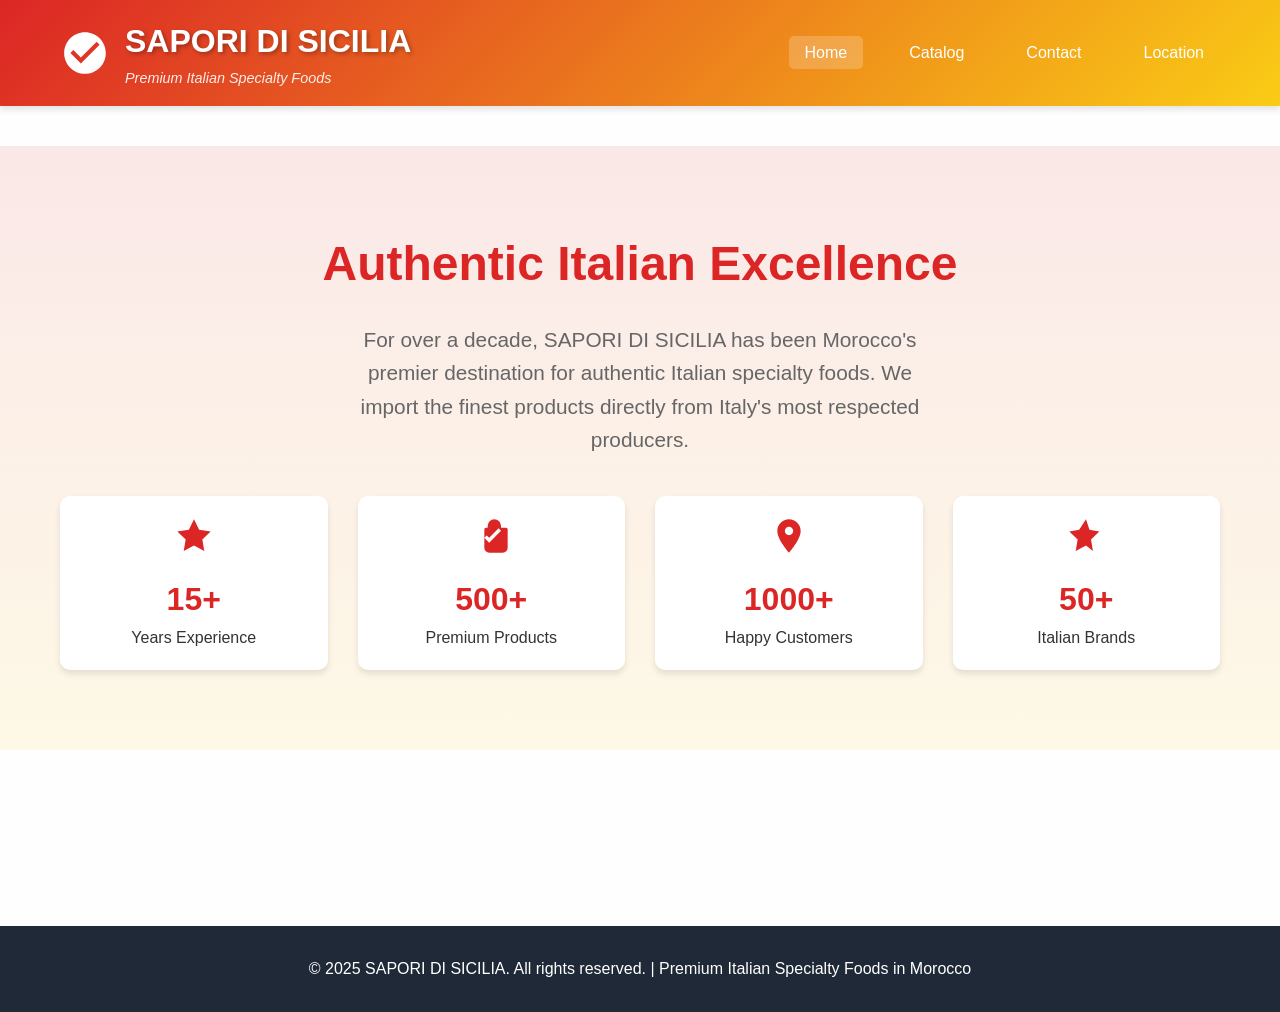
==== index.html @ fd001d42 "1 1" ====
<!DOCTYPE html>
<html lang="en">
<head>
    <meta charset="UTF-8">
    <meta name="viewport" content="width=device-width, initial-scale=1.0">
    <title>SAPORI DI SICILIA - Premium Italian Specialty Foods</title>
    <style>
        * {
            margin: 0;
            padding: 0;
            box-sizing: border-box;
        }

        body {
            font-family: 'Segoe UI', Tahoma, Geneva, Verdana, sans-serif;
            line-height: 1.6;
            color: #333;
            background-color: #fefefe;
        }

        .container {
            max-width: 1200px;
            margin: 0 auto;
            padding: 0 20px;
        }

        /* Header */
        header {
            background: linear-gradient(135deg, #dc2626, #facc15);
            color: white;
            padding: 1rem 0;
            box-shadow: 0 4px 6px rgba(0,0,0,0.1);
            position: sticky;
            top: 0;
            z-index: 100;
        }

        .header-content {
            display: flex;
            justify-content: space-between;
            align-items: center;
            flex-wrap: wrap;
        }

        .logo {
            display: flex;
            align-items: center;
            gap: 15px;
        }

        .logo svg {
            width: 50px;
            height: 50px;
        }

        .logo h1 {
            font-size: 2rem;
            font-weight: bold;
            text-shadow: 2px 2px 4px rgba(0,0,0,0.3);
        }

        .tagline {
            font-size: 0.9rem;
            opacity: 0.9;
            font-style: italic;
        }

        nav ul {
            display: flex;
            list-style: none;
            gap: 30px;
        }

        nav a {
            color: white;
            text-decoration: none;
            font-weight: 500;
            transition: all 0.3s ease;
            padding: 8px 16px;
            border-radius: 5px;
        }

        nav a:hover, nav a.active {
            background: rgba(255,255,255,0.2);
            transform: translateY(-2px);
        }

        /* Page Content */
        .page {
            display: none;
            min-height: calc(100vh - 140px);
            padding: 40px 0;
        }

        .page.active {
            display: block;
        }

        /* Hero Section */
        .hero {
            background: linear-gradient(rgba(220, 38, 38, 0.1), rgba(250, 204, 21, 0.1));
            text-align: center;
            padding: 80px 0;
            margin-bottom: 60px;
        }

        .hero h2 {
            font-size: 3rem;
            color: #dc2626;
            margin-bottom: 20px;
            font-weight: bold;
        }

        .hero p {
            font-size: 1.3rem;
            color: #666;
            max-width: 600px;
            margin: 0 auto 40px;
        }

        .stats {
            display: grid;
            grid-template-columns: repeat(auto-fit, minmax(200px, 1fr));
            gap: 30px;
            margin-top: 40px;
        }

        .stat-item {
            text-align: center;
            padding: 20px;
            background: white;
            border-radius: 10px;
            box-shadow: 0 4px 6px rgba(0,0,0,0.1);
        }

        .stat-item svg {
            width: 40px;
            height: 40px;
            margin-bottom: 10px;
        }

        .stat-number {
            font-size: 2rem;
            font-weight: bold;
            color: #dc2626;
        }

        /* Product Grid */
        .products-grid {
            display: grid;
            grid-template-columns: repeat(auto-fill, minmax(320px, 1fr));
            gap: 30px;
            margin-top: 40px;
        }

        .product-card {
            background: white;
            border-radius: 12px;
            overflow: hidden;
            box-shadow: 0 8px 25px rgba(0,0,0,0.1);
            transition: all 0.3s ease;
            border: 2px solid transparent;
        }

        .product-card:hover {
            transform: translateY(-8px);
            box-shadow: 0 15px 35px rgba(0,0,0,0.15);
            border-color: #facc15;
        }

        .product-header {
            background: linear-gradient(135deg, #dc2626, #facc15);
            color: white;
            padding: 20px;
            text-align: center;
        }

        .product-header h3 {
            font-size: 1.3rem;
            margin-bottom: 5px;
        }

        .brand {
            font-size: 0.9rem;
            opacity: 0.9;
        }

        .product-content {
            padding: 25px;
        }

        .price {
            font-size: 1.5rem;
            font-weight: bold;
            color: #dc2626;
            text-align: center;
            margin-bottom: 15px;
        }

        .product-details {
            display: grid;
            grid-template-columns: 1fr 1fr;
            gap: 10px;
            margin-bottom: 15px;
            font-size: 0.9rem;
        }

        .detail-item {
            display: flex;
            justify-content: space-between;
        }

        .detail-label {
            font-weight: 500;
            color: #666;
        }

        .usage {
            background: #f8f9fa;
            padding: 15px;
            border-radius: 8px;
            font-size: 0.85rem;
            color: #555;
            border-left: 4px solid #facc15;
        }

        /* Categories */
        .categories {
            display: flex;
            gap: 15px;
            margin-bottom: 30px;
            flex-wrap: wrap;
        }

        .category-btn {
            padding: 10px 20px;
            background: white;
            border: 2px solid #dc2626;
            color: #dc2626;
            border-radius: 25px;
            cursor: pointer;
            transition: all 0.3s ease;
            font-weight: 500;
        }

        .category-btn:hover, .category-btn.active {
            background: #dc2626;
            color: white;
            transform: translateY(-2px);
        }

        /* Contact Page */
        .contact-content {
            display: grid;
            grid-template-columns: 1fr 1fr;
            gap: 50px;
            margin-top: 40px;
        }

        .contact-info {
            background: white;
            padding: 40px;
            border-radius: 12px;
            box-shadow: 0 8px 25px rgba(0,0,0,0.1);
        }

        .contact-item {
            display: flex;
            align-items: center;
            gap: 15px;
            margin-bottom: 25px;
            padding: 15px;
            background: #f8f9fa;
            border-radius: 8px;
        }

        .contact-item svg {
            width: 24px;
            height: 24px;
            color: #dc2626;
        }

        .contact-form {
            background: white;
            padding: 40px;
            border-radius: 12px;
            box-shadow: 0 8px 25px rgba(0,0,0,0.1);
        }

        .form-group {
            margin-bottom: 20px;
        }

        .form-group label {
            display: block;
            margin-bottom: 5px;
            font-weight: 500;
            color: #333;
        }

        .form-group input,
        .form-group textarea {
            width: 100%;
            padding: 12px;
            border: 2px solid #e5e7eb;
            border-radius: 6px;
            font-size: 1rem;
            transition: border-color 0.3s ease;
        }

        .form-group input:focus,
        .form-group textarea:focus {
            outline: none;
            border-color: #facc15;
        }

        .btn-submit {
            background: linear-gradient(135deg, #dc2626, #facc15);
            color: white;
            padding: 12px 30px;
            border: none;
            border-radius: 6px;
            font-size: 1rem;
            font-weight: 500;
            cursor: pointer;
            transition: all 0.3s ease;
        }

        .btn-submit:hover {
            transform: translateY(-2px);
            box-shadow: 0 4px 12px rgba(0,0,0,0.2);
        }

        /* Location Page */
        .location-content {
            text-align: center;
            margin-top: 40px;
        }

        .map-placeholder {
            background: linear-gradient(135deg, #f3f4f6, #e5e7eb);
            height: 400px;
            border-radius: 12px;
            display: flex;
            align-items: center;
            justify-content: center;
            margin: 40px 0;
            border: 2px dashed #dc2626;
        }

        /* Footer */
        footer {
            background: #1f2937;
            color: white;
            text-align: center;
            padding: 30px 0;
            margin-top: 60px;
        }

        /* Responsive */
        @media (max-width: 768px) {
            .header-content {
                flex-direction: column;
                gap: 20px;
            }

            .hero h2 {
                font-size: 2rem;
            }

            .contact-content {
                grid-template-columns: 1fr;
            }

            nav ul {
                gap: 15px;
            }

            .products-grid {
                grid-template-columns: 1fr;
            }
        }
    </style>
</head>
<body>
    <header>
        <div class="container">
            <div class="header-content">
                <div class="logo">
                    <svg viewBox="0 0 24 24" fill="currentColor">
                        <path d="M12 2C6.48 2 2 6.48 2 12s4.48 10 10 10 10-4.48 10-10S17.52 2 12 2zm-2 15l-5-5 1.41-1.41L10 14.17l7.59-7.59L19 8l-9 9z"/>
                    </svg>
                    <div>
                        <h1>SAPORI DI SICILIA</h1>
                        <div class="tagline">Premium Italian Specialty Foods</div>
                    </div>
                </div>
                <nav>
                    <ul>
                        <li><a href="#" onclick="showPage('home')" class="nav-link active">Home</a></li>
                        <li><a href="#" onclick="showPage('catalog')" class="nav-link">Catalog</a></li>
                        <li><a href="#" onclick="showPage('contact')" class="nav-link">Contact</a></li>
                        <li><a href="#" onclick="showPage('location')" class="nav-link">Location</a></li>
                    </ul>
                </nav>
            </div>
        </div>
    </header>

    <main>
        <!-- Home Page -->
        <div id="home" class="page active">
            <div class="hero">
                <div class="container">
                    <h2>Authentic Italian Excellence</h2>
                    <p>For over a decade, SAPORI DI SICILIA has been Morocco's premier destination for authentic Italian specialty foods. We import the finest products directly from Italy's most respected producers.</p>
                    
                    <div class="stats">
                        <div class="stat-item">
                            <svg viewBox="0 0 24 24" fill="#dc2626">
                                <path d="M12 2l3.09 6.26L22 9.27l-5 4.87 1.18 6.88L12 17.77l-6.18 3.25L7 14.14 2 9.27l6.91-1.01L12 2z"/>
                            </svg>
                            <div class="stat-number">15+</div>
                            <div>Years Experience</div>
                        </div>
                        <div class="stat-item">
                            <svg viewBox="0 0 24 24" fill="#dc2626">
                                <path d="M19 7h-1V6a4 4 0 0 0-8 0v1H9a1 1 0 0 0-1 1v11a3 3 0 0 0 3 3h8a3 3 0 0 0 3-3V8a1 1 0 0 0-1-1zM10.91 16L8 13.09l1.41-1.41L10.91 13L16.59 7.41L18 8.82 10.91 16z"/>
                            </svg>
                            <div class="stat-number">500+</div>
                            <div>Premium Products</div>
                        </div>
                        <div class="stat-item">
                            <svg viewBox="0 0 24 24" fill="#dc2626">
                                <path d="M12 2C8.13 2 5 5.13 5 9c0 5.25 7 13 7 13s7-7.75 7-13c0-3.87-3.13-7-7-7zm0 9.5c-1.38 0-2.5-1.12-2.5-2.5s1.12-2.5 2.5-2.5 2.5 1.12 2.5 2.5-1.12 2.5-2.5 2.5z"/>
                            </svg>
                            <div class="stat-number">1000+</div>
                            <div>Happy Customers</div>
                        </div>
                        <div class="stat-item">
                            <svg viewBox="0 0 24 24" fill="#dc2626">
                                <path d="M12 2l2.09 6.26L20 9.27l-5 4.87 1.18 6.88L12 17.77l-6.18 3.25L7 14.14 2 9.27l5.91-1.01L12 2z"/>
                            </svg>
                            <div class="stat-number">50+</div>
                            <div>Italian Brands</div>
                        </div>
                    </div>
                </div>
            </div>
        </div>

        <!-- Catalog Page -->
        <div id="catalog" class="page">
            <div class="container">
                <h2 style="text-align: center; font-size: 2.5rem; color: #dc2626; margin-bottom: 20px;">Our Premium Catalog</h2>
                <p style="text-align: center; font-size: 1.1rem; color: #666; margin-bottom: 40px;">Discover our extensive collection of authentic Italian specialty foods, imported directly from Italy's finest producers.</p>
                
                <div class="categories">
                    <button class="category-btn active" onclick="filterProducts('all')">All Products</button>
                    <button class="category-btn" onclick="filterProducts('pasta')">Pasta</button>
                    <button class="category-btn" onclick="filterProducts('sauces')">Sauces</button>
                    <button class="category-btn" onclick="filterProducts('preserves')">Preserves</button>
                    <button class="category-btn" onclick="filterProducts('olives')">Olives</button>
                </div>

                <div class="products-grid" id="productsGrid">
                    <!-- Products will be generated by JavaScript -->
                </div>
            </div>
        </div>

        <!-- Contact Page -->
        <div id="contact" class="page">
            <div class="container">
                <h2 style="text-align: center; font-size: 2.5rem; color: #dc2626; margin-bottom: 20px;">Contact Us</h2>
                <p style="text-align: center; font-size: 1.1rem; color: #666; margin-bottom: 40px;">Get in touch with our team for orders, inquiries, or partnerships.</p>
                
                <div class="contact-content">
                    <div class="contact-info">
                        <h3 style="color: #dc2626; margin-bottom: 30px; font-size: 1.5rem;">Get In Touch</h3>
                        
                        <div class="contact-item">
                            <svg viewBox="0 0 24 24" fill="currentColor">
                                <path d="M6.62 10.79c1.44 2.83 3.76 5.14 6.59 6.59l2.2-2.2c.27-.27.67-.36 1.02-.24 1.12.37 2.33.57 3.57.57.55 0 1 .45 1 1V20c0 .55-.45 1-1 1-9.39 0-17-7.61-17-17 0-.55.45-1 1-1h3.5c.55 0 1 .45 1 1 0 1.25.2 2.45.57 3.57.11.35.03.74-.25 1.02l-2.2 2.2z"/>
                            </svg>
                            <div>
                                <strong>Phone</strong><br>
                                +212 5XX-XXXXXX<br>
                                +212 6XX-XXXXXX
                            </div>
                        </div>

                        <div class="contact-item">
                            <svg viewBox="0 0 24 24" fill="currentColor">
                                <path d="M20 4H4c-1.1 0-1.99.9-1.99 2L2 18c0 1.1.9 2 2 2h16c1.1 0 2-.9 2-2V6c0-1.1-.9-2-2-2zm0 4l-8 5-8-5V6l8 5 8-5v2z"/>
                            </svg>
                            <div>
                                <strong>Email</strong><br>
                                info@saporidisicilia.ma<br>
                                orders@saporidisicilia.ma
                            </div>
                        </div>

                        <div class="contact-item">
                            <svg viewBox="0 0 24 24" fill="currentColor">
                                <path d="M12 2C8.13 2 5 5.13 5 9c0 5.25 7 13 7 13s7-7.75 7-13c0-3.87-3.13-7-7-7zm0 9.5c-1.38 0-2.5-1.12-2.5-2.5s1.12-2.5 2.5-2.5 2.5 1.12 2.5 2.5-1.12 2.5-2.5 2.5z"/>
                            </svg>
                            <div>
                                <strong>Address</strong><br>
                                Quartier Industriel<br>
                                Inezgane, Souss-Massa<br>
                                Morocco
                            </div>
                        </div>

                        <div class="contact-item">
                            <svg viewBox="0 0 24 24" fill="currentColor">
                                <path d="M11.99 2C6.47 2 2 6.48 2 12s4.47 10 9.99 10C17.52 22 22 17.52 22 12S17.52 2 11.99 2zM12 20c-4.42 0-8-3.58-8-8s3.58-8 8-8 8 3.58 8 8-3.58 8-8 8z"/><path d="M12.5 7H11v6l5.25 3.15.75-1.23-4.5-2.67z"/>
                            </svg>
                            <div>
                                <strong>Business Hours</strong><br>
                                Mon-Fri: 8:00 AM - 6:00 PM<br>
                                Sat: 8:00 AM - 2:00 PM<br>
                                Sun: Closed
                            </div>
                        </div>
                    </div>

                    <div class="contact-form">
                        <h3 style="color: #dc2626; margin-bottom: 30px; font-size: 1.5rem;">Send Message</h3>
                        <form>
                            <div class="form-group">
                                <label for="name">Full Name</label>
                                <input type="text" id="name" required>
                            </div>
                            <div class="form-group">
                                <label for="email">Email Address</label>
                                <input type="email" id="email" required>
                            </div>
                            <div class="form-group">
                                <label for="phone">Phone Number</label>
                                <input type="tel" id="phone">
                            </div>
                            <div class="form-group">
                                <label for="subject">Subject</label>
                                <input type="text" id="subject" required>
                            </div>
                            <div class="form-group">
                                <label for="message">Message</label>
                                <textarea id="message" rows="5" required></textarea>
                            </div>
                            <button type="submit" class="btn-submit">Send Message</button>
                        </form>
                    </div>
                </div>
            </div>
        </div>

        <!-- Location Page -->
        <div id="location" class="page">
            <div class="container">
                <h2 style="text-align: center; font-size: 2.5rem; color: #dc2626; margin-bottom: 20px;">Our Location</h2>
                <p style="text-align: center; font-size: 1.1rem; color: #666; margin-bottom: 40px;">Visit our warehouse and showroom in Inezgane, Souss-Massa region.</p>
                
                <div class="location-content">
                    <div class="map-placeholder">
                        <div style="text-align: center; color: #666;">
                            <svg style="width: 60px; height: 60px; margin-bottom: 20px;" viewBox="0 0 24 24" fill="currentColor">
                                <path d="M12 2C8.13 2 5 5.13 5 9c0 5.25 7 13 7 13s7-7.75 7-13c0-3.87-3.13-7-7-7zm0 9.5c-1.38 0-2.5-1.12-2.5-2.5s1.12-2.5 2.5-2.5 2.5 1.12 2.5 2.5-1.12 2.5-2.5 2.5z"/>
                            </svg>
                            <h3>SAPORI DI SICILIA</h3>
                            <p>Quartier Industriel, Inezgane<br>Souss-Massa, Morocco</p>
                        </div>
                    </div>

                    <div style="background: white; padding: 40px; border-radius: 12px; box-shadow: 0 8px 25px rgba(0,0,0,0.1); margin-top: 40px;">
                        <h3 style="color: #dc2626; margin-bottom: 20px; text-align: center;">Directions</h3>
                        <p style="margin-bottom: 20px; text-align: center;">We are conveniently located in the industrial quarter of Inezgane, easily accessible from major highways.</p>
                        
                        <div style="display: grid; grid-template-columns: repeat(auto-fit, minmax(250px, 1fr)); gap: 30px; margin-top: 30px;">
                            <div style="text-align: center;">
                                <svg style="width: 40px; height: 40px; color: #dc2626; margin-bottom: 10px;" viewBox="0 0 24 24" fill="currentColor">
                                    <path d="M18.92 6.01C18.72 5.42 18.16 5 17.5 5h-11c-.66 0-1.22.42-1.42 1.01L3 12v8c0 .55.45 1 1 1h1c.55 0 1-.45 1-1v-1h12v1c0 .55.45 1 1 1h1c.55 0 1-.45 1-1v-8l-2.08-5.99zM6.5 16c-.83 0-1.5-.67-1.5-1.5S5.67 13 6.5 13s1.5.67 1.5 1.5S7.33 16 6.5 16zm11 0c-.83 0-1.5-.67-1.5-1.5s.67-1.5 1.5-1.5 1.5.67 1.5 1.5-.67 1.5-1.5 1.5zM5 11l1.5-4.5h11L19 11H5z"/>
                                </svg>
                                <h4>By Car</h4>
                                <p>Free parking available on-site</p>
                            </div>
                            <div style="text-align: center;">
                                <svg style="width: 40px; height: 40px; color: #dc2626; margin-bottom: 10px;" viewBox="0 0 24 24" fill="currentColor">
                                    <path d="M12 2C8.13 2 5 5.13 5 9c0 5.25 7 13 7 13s7-7.75 7-13c0-3.87-3.13-7-7-7zm0 9.5c-1.38 0-2.5-1.12-2.5-2.5s1.12-2.5 2.5-2.5 2.5 1.12 2.5 2.5-1.12 2.5-2.5 2.5z"/>
                                </svg>
                                <h4>GPS Coordinates</h4>
                                <p>30.3526° N, 9.5370° W</p>
                            </div>
                        </div>
                    </div>
                </div>
            </div>
        </div>
    </main>

    <footer>
        <div class="container">
            <p>&copy; 2025 SAPORI DI SICILIA. All rights reserved. | Premium Italian Specialty Foods in Morocco</p>
        </div>
    </footer>

    <script>
        // Sample product data based on the catalog
        const products = [
            {
                name: "Nidi fi fettucce",
                brand: "Fratelli Gallo",
                price: "34,56 dh",
                format: "500g",
                colissage: "X 12 unité",
                category: "pasta",
                usage: "Pâtes au blé sicilien, pour la pré-cuisson nous recommandons une demi-cuisson dans l'eau bouillante, et au moment de servir, blanchir pendant deux minutes suivi d'un crémage avec la sauce désirée."
            },
            {
                name: "Anelloni",
                brand: "Fratelli Gallo",
                price: "30,24 dh",
                format: "1KG",
                colissage: "X 12 unité",
                category: "pasta",
                usage: "Pâtes au blé sicilien, idéales pour la cuisson au four et pour réaliser des pâtes au four."
            },
            {
                name: "Spaghetti",
                brand: "Armando",
                price: "18,36 dh",
                format: "500g",
                colissage: "X 24 unité",
                category: "pasta",
                usage: "Pâtes de blé dur étirées au bronze, excellentes pour ceux qui souhaitent servir des pâtes d'excellente qualité."
            },
            {
                name: "Penne",
                brand: "Armando",
                price: "18,36 dh",
                format: "500g",
                colissage: "X 24 unité",
                category: "pasta",
                usage: "Pâtes de blé dur étirées au bronze, excellentes pour ceux qui souhaitent servir des pâtes d'excellente qualité."
            },
            {
                name: "Fusilli Tricolore",
                brand: "Armando",
                price: "18,36 dh",
                format: "500g",
                colissage: "X 24 unité",
                category: "pasta",
                usage: "Pâtes de blé dur tréfilées au bronze, aux saveurs de tomates et d'épinards avec la couleur typiquement italienne."
            },
            {
                name: "Lasagna",
                brand: "Armando",
                price: "36,72 dh",
                format: "500g",
                colissage: "X 12 unité",
                category: "pasta",
                usage: "Pâtes pour réaliser les lasagnes typiques italiennes, ces pâtes n'ont pas besoin de pré-cuisson."
            },
            {
                name: "Sugo al basilico",
                brand: "D'Amico",
                price: "15,12 dh",
                format: "280g",
                colissage: "X 8 unité",
                category: "sauces",
                usage: "Sauce prête à l'emploi. Idéal pour un déjeuner rapide. Mélangez-le simplement avec les pâtes."
            },
            {
                name: "Pesto alla genovese",
                brand: "Robo",
                price: "54,00 dh",
                format: "500g",
                colissage: "X 6 unité",
                category: "sauces",
                usage: "Sauce prête à l'emploi. Idéal pour un déjeuner rapide. Mélangez-le simplement avec les pâtes."
            },
            {
                name: "Salsa tartufata",
                brand: "Robo",
                price: "226,80 dh",
                format: "500g",
                colissage: "X 6 unité",
                category: "sauces",
                usage: "Sauce aux truffes, idéale pour enrichir vos plats de la saveur unique des truffes."
            },
            {
                name: "Cuori di carciofo",
                brand: "D'Amico",
                price: "43,20 dh",
                format: "280g",
                colissage: "X 8 unité",
                category: "preserves",
                usage: "Coeur d'artichauts idéales à manger en apéritif ou en salade. Idéal également pour les pizzas."
            },
            {
                name: "Olive di Castelvetrano",
                brand: "D'Amico",
                price: "36,72 dh",
                format: "280g",
                colissage: "X 8 unité",
                category: "olives",
                usage: "Olives douces dénoyautées, produit typique de Castelvetrano, une olive douce et délicate."
            },
            {
                name: "Olive bella di Cerignola",
                brand: "D'Amico",
                price: "91,80 dh",
                format: "730g",
                colissage: "X 6 unité",
                category: "olives",
                usage: "Olives typiques de Cerignola, caractérisées par leur grande taille. Idéales pour salades."
            },
            {
                name: "Dolcecrema di pistacchio",
                brand: "D'Amico",
                price: "205,20 dh",
                format: "500g",
                colissage: "X 6 unité",
                category: "preserves",
                usage: "Crème de pistache, idéale pour préparer des desserts et également comme pâte à tartiner."
            },
            {
                name: "Filetti di acciughe",
                brand: "Mari Blue",
                price: "110,16 dh",
                format: "720g",
                colissage: "X 6 unité",
                category: "preserves",
                usage: "Filets d'anchois à l'huile, idéaux pour la préparation de pizzas et sauce pour pâtes."
            },
            {
                name: "Capperi",
                brand: "Mari Blue",
                price: "37,80 dh",
                format: "320g",
                colissage: "X 6 unité",
                category: "preserves",
                usage: "Câpres au naturel, idéales pour enrichir le goût de vos plats à base de poisson."
            }
        ];

        function generateProductCards(filteredProducts) {
            const grid = document.getElementById('productsGrid');
            grid.innerHTML = '';

            filteredProducts.forEach(product => {
                const card = document.createElement('div');
                card.className = 'product-card';
                card.innerHTML = `
                    <div class="product-header">
                        <h3>${product.name}</h3>
                        <div class="brand">${product.brand} - Italia</div>
                    </div>
                    <div class="product-content">
                        <div class="price">${product.price}</div>
                        <div class="product-details">
                            <div class="detail-item">
                                <span class="detail-label">Format:</span>
                                <span>${product.format}</span>
                            </div>
                            <div class="detail-item">
                                <span class="detail-label">Colissage:</span>
                                <span>${product.colissage}</span>
                            </div>
                        </div>
                        <div class="usage">
                            <strong>Conseil d'utilisation:</strong><br>
                            ${product.usage}
                        </div>
                    </div>
                `;
                grid.appendChild(card);
            });
        }

        function filterProducts(category) {
            // Update active button
            document.querySelectorAll('.category-btn').forEach(btn => {
                btn.classList.remove('active');
            });
            event.target.classList.add('active');

            // Filter products
            const filteredProducts = category === 'all' 
                ? products 
                : products.filter(product => product.category === category);
            
            generateProductCards(filteredProducts);
        }

        function showPage(pageId) {
            // Hide all pages
            document.querySelectorAll('.page').forEach(page => {
                page.classList.remove('active');
            });

            // Show selected page
            document.getElementById(pageId).classList.add('active');

            // Update navigation
            document.querySelectorAll('.nav-link').forEach(link => {
                link.classList.remove('active');
            });
            event.target.classList.add('active');

            // Load products if catalog page is shown
            if (pageId === 'catalog') {
                generateProductCards(products);
            }
        }

        // Initialize the page
        document.addEventListener('DOMContentLoaded', function() {
            generateProductCards(products);
        });
    </script>
</body>
</html>
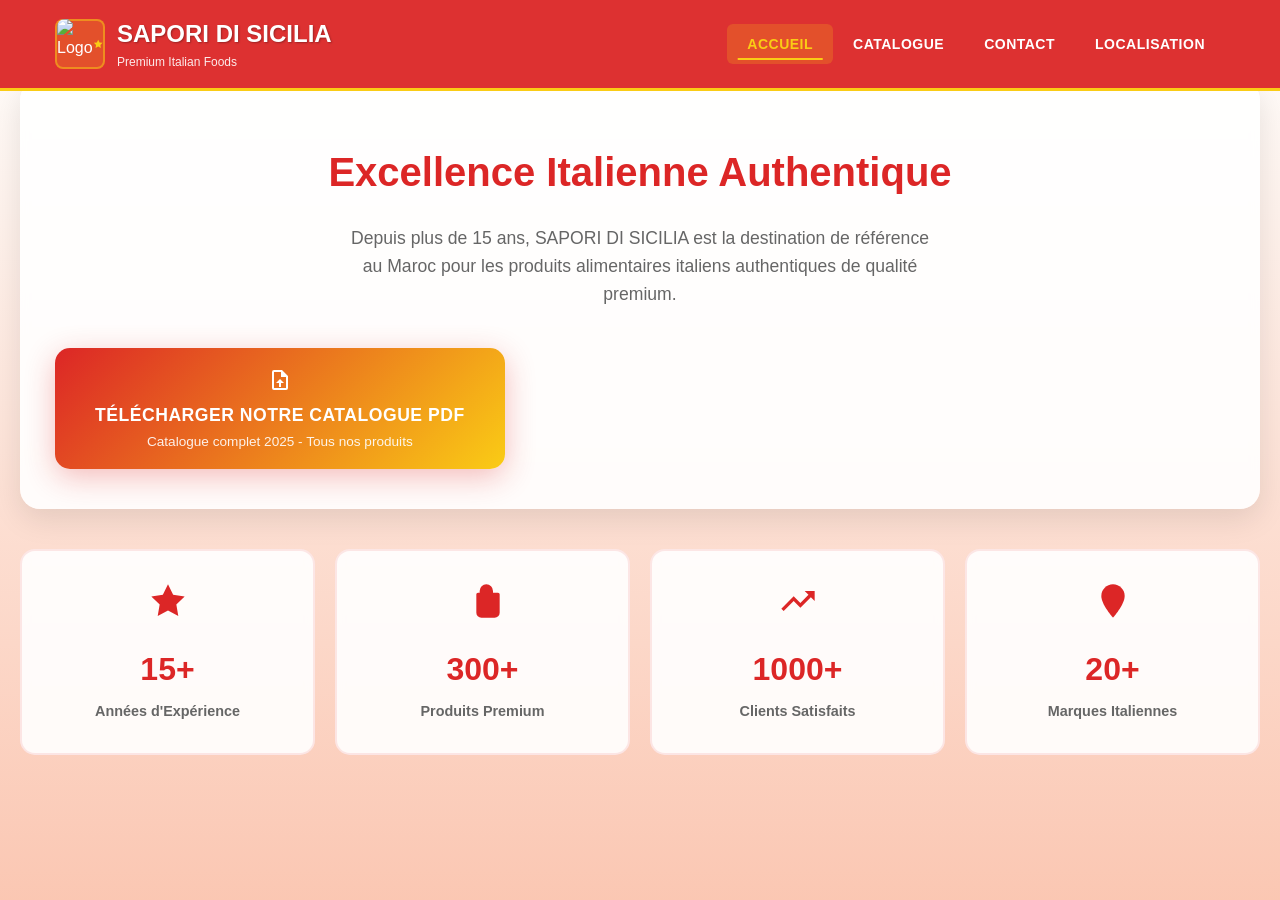
==== commit e29c7b28: "Update index.html secend up" ====
--- a/index.html
+++ b/index.html
@@ -3,7 +3,7 @@
 <head>
     <meta charset="UTF-8">
     <meta name="viewport" content="width=device-width, initial-scale=1.0">
-    <title>SAPORI DI SICILIA - Premium Italian Specialty Foods</title>
+    <title>SAPORI DI SICILIA - Premium Italian Foods</title>
     <style>
         * {
             margin: 0;
@@ -12,602 +12,1428 @@
         }
 
         body {
-            font-family: 'Segoe UI', Tahoma, Geneva, Verdana, sans-serif;
+            font-family: 'Segoe UI', -apple-system, BlinkMacSystemFont, sans-serif;
             line-height: 1.6;
             color: #333;
-            background-color: #fefefe;
+            background: 
+                linear-gradient(rgba(255, 255, 253, 0.74), rgba(241, 70, 2, 0.3)),
+                url('./backgound.webp') fixed;
+            background-size: cover;
+            background-position: center;
+            background-repeat: no-repeat;
+            overflow-x: hidden;
         }
 
         .container {
             max-width: 1200px;
             margin: 0 auto;
-            padding: 0 20px;
-        }
-
-        /* Header */
+            padding: 0 15px;
+        }
+
+        /* Dynamic Header */
         header {
-            background: linear-gradient(135deg, #dc2626, #facc15);
-            color: white;
-            padding: 1rem 0;
-            box-shadow: 0 4px 6px rgba(0,0,0,0.1);
-            position: sticky;
+            position: fixed;
             top: 0;
-            z-index: 100;
+            left: 0;
+            right: 0;
+            z-index: 1000;
+            transition: all 0.3s ease;
+            background: rgba(220, 38, 38, 0.95);
+            backdrop-filter: blur(10px);
+            border-bottom: 3px solid #facc15;
+        }
+
+        header.scrolled {
+            background: rgba(220, 38, 38, 0.98);
+            box-shadow: 0 2px 20px rgba(0,0,0,0.2);
+            transform: translateY(0);
+        }
+
+        header.hidden {
+            transform: translateY(-100%);
         }
 
         .header-content {
             display: flex;
             justify-content: space-between;
             align-items: center;
-            flex-wrap: wrap;
+            padding: 15px 0;
+            position: relative;
         }
 
         .logo {
             display: flex;
             align-items: center;
-            gap: 15px;
-        }
-
-        .logo svg {
+            gap: 12px;
+            color: white;
+        }
+
+        .logo img {
             width: 50px;
             height: 50px;
-        }
-
-        .logo h1 {
-            font-size: 2rem;
-            font-weight: bold;
-            text-shadow: 2px 2px 4px rgba(0,0,0,0.3);
-        }
-
-        .tagline {
-            font-size: 0.9rem;
+            border-radius: 8px;
+            object-fit: cover;
+        }
+
+        .logo-placeholder {
+            width: 50px;
+            height: 50px;
+            background: rgba(250, 204, 21, 0.2);
+            border: 2px solid rgba(250, 204, 21, 0.5);
+            border-radius: 8px;
+            display: flex;
+            align-items: center;
+            justify-content: center;
+        }
+
+        .brand-text h1 {
+            font-size: 1.5rem;
+            font-weight: 700;
+            text-shadow: 1px 1px 2px rgba(0,0,0,0.3);
+        }
+
+        .brand-text .tagline {
+            font-size: 0.75rem;
             opacity: 0.9;
-            font-style: italic;
-        }
-
-        nav ul {
+        }
+
+        /* Burger Menu */
+        .burger-menu {
+            display: none;
+            flex-direction: column;
+            cursor: pointer;
+            padding: 8px;
+            border-radius: 6px;
+            transition: all 0.3s ease;
+        }
+
+        .burger-menu:hover {
+            background: rgba(250, 204, 21, 0.2);
+        }
+
+        .burger-line {
+            width: 25px;
+            height: 3px;
+            background: white;
+            margin: 2px 0;
+            transition: all 0.3s ease;
+            border-radius: 2px;
+        }
+
+        .burger-menu.active .burger-line:nth-child(1) {
+            transform: rotate(45deg) translate(5px, 5px);
+        }
+
+        .burger-menu.active .burger-line:nth-child(2) {
+            opacity: 0;
+        }
+
+        .burger-menu.active .burger-line:nth-child(3) {
+            transform: rotate(-45deg) translate(7px, -6px);
+        }
+
+        /* Navigation */
+        nav {
+            position: relative;
+        }
+
+        .nav-menu {
             display: flex;
             list-style: none;
-            gap: 30px;
-        }
-
-        nav a {
+            gap: 0;
+        }
+
+        .nav-menu li a {
             color: white;
             text-decoration: none;
-            font-weight: 500;
+            font-weight: 600;
+            padding: 12px 20px;
             transition: all 0.3s ease;
-            padding: 8px 16px;
-            border-radius: 5px;
-        }
-
-        nav a:hover, nav a.active {
-            background: rgba(255,255,255,0.2);
-            transform: translateY(-2px);
-        }
-
-        /* Page Content */
+            position: relative;
+            text-transform: uppercase;
+            font-size: 14px;
+            letter-spacing: 0.5px;
+            border-radius: 6px;
+        }
+
+        .nav-menu li a:hover,
+        .nav-menu li a.active {
+            background: rgba(250, 204, 21, 0.2);
+            color: #facc15;
+        }
+
+        .nav-menu li a::after {
+            content: '';
+            position: absolute;
+            bottom: 4px;
+            left: 50%;
+            width: 0;
+            height: 2px;
+            background: #facc15;
+            transition: all 0.3s ease;
+            transform: translateX(-50%);
+        }
+
+        .nav-menu li a.active::after {
+            width: 80%;
+        }
+
+        /* Mobile Navigation */
+        .mobile-nav {
+            position: fixed;
+            top: 0;
+            left: -100%;
+            width: 280px;
+            height: 100vh;
+            background: linear-gradient(180deg, #dc2626, #b91c1c);
+            transition: all 0.3s ease;
+            z-index: 1001;
+            padding-top: 80px;
+            box-shadow: 2px 0 20px rgba(0,0,0,0.3);
+        }
+
+        .mobile-nav.active {
+            left: 0;
+        }
+
+        .mobile-nav ul {
+            list-style: none;
+            padding: 0;
+        }
+
+        .mobile-nav ul li {
+            border-bottom: 1px solid rgba(250, 204, 21, 0.2);
+        }
+
+        .mobile-nav ul li a {
+            display: block;
+            color: white;
+            text-decoration: none;
+            padding: 20px 25px;
+            font-weight: 600;
+            transition: all 0.3s ease;
+            display: flex;
+            align-items: center;
+            gap: 15px;
+        }
+
+        .mobile-nav ul li a:hover,
+        .mobile-nav ul li a.active {
+            background: rgba(250, 204, 21, 0.2);
+            color: #facc15;
+            padding-left: 35px;
+        }
+
+        .overlay {
+            position: fixed;
+            top: 0;
+            left: 0;
+            width: 100%;
+            height: 100%;
+            background: rgba(0,0,0,0.5);
+            z-index: 999;
+            opacity: 0;
+            visibility: hidden;
+            transition: all 0.3s ease;
+        }
+
+        .overlay.active {
+            opacity: 1;
+            visibility: visible;
+        }
+
+        /* Main Content */
+        main {
+            margin-top: 80px;
+            min-height: calc(100vh - 80px);
+        }
+
         .page {
             display: none;
-            min-height: calc(100vh - 140px);
-            padding: 40px 0;
+            opacity: 0;
+            transition: opacity 0.5s ease;
         }
 
         .page.active {
             display: block;
+            opacity: 1;
         }
 
         /* Hero Section */
         .hero {
-            background: linear-gradient(rgba(220, 38, 38, 0.1), rgba(250, 204, 21, 0.1));
+            padding: 60px 0 40px;
             text-align: center;
-            padding: 80px 0;
-            margin-bottom: 60px;
+            background: rgba(255,255,255,0.9);
+            backdrop-filter: blur(5px);
+            margin: 20px;
+            border-radius: 20px;
+            box-shadow: 0 10px 30px rgba(0,0,0,0.1);
         }
 
         .hero h2 {
-            font-size: 3rem;
+            font-size: 2.5rem;
+            font-weight: 800;
             color: #dc2626;
             margin-bottom: 20px;
-            font-weight: bold;
+            animation: slideInDown 0.8s ease;
         }
 
         .hero p {
-            font-size: 1.3rem;
+            font-size: 1.1rem;
             color: #666;
             max-width: 600px;
             margin: 0 auto 40px;
-        }
-
+            animation: slideInUp 0.8s ease;
+        }
+        
+        /* Catalog Download Button */
+        .catalog-download {
+            margin-top: 40px;
+            animation: slideInUp 1s ease;
+        }
+
+        .download-btn {
+            background: linear-gradient(135deg, #dc2626, #facc15);
+            color: white;
+            border: none;
+            padding: 20px 40px;
+            border-radius: 15px;
+            cursor: pointer;
+            transition: all 0.3s ease;
+            font-size: 1.1rem;
+            font-weight: 700;
+            text-transform: uppercase;
+            letter-spacing: 0.5px;
+            box-shadow: 0 8px 30px rgba(220, 38, 38, 0.3);
+            display: flex;
+            flex-direction: column;
+            align-items: center;
+            gap: 8px;
+            min-width: 280px;
+            position: relative;
+            overflow: hidden;
+        }
+
+        .download-btn::before {
+            content: '';
+            position: absolute;
+            top: 0;
+            left: -100%;
+            width: 100%;
+            height: 100%;
+            background: linear-gradient(90deg, transparent, rgba(255,255,255,0.2), transparent);
+            transition: left 0.5s ease;
+        }
+
+        .download-btn:hover::before {
+            left: 100%;
+        }
+
+        .download-btn:hover {
+            transform: translateY(-5px);
+            box-shadow: 0 15px 50px rgba(220, 38, 38, 0.4);
+            background: linear-gradient(135deg, #b91c1c, #eab308);
+        }
+
+        .download-btn:active {
+            transform: translateY(-2px);
+        }
+
+        .download-btn svg {
+            margin-bottom: 5px;
+        }
+
+        .download-btn span {
+            font-size: 1.1rem;
+            font-weight: 700;
+        }
+
+        .download-btn small {
+            font-size: 0.85rem;
+            opacity: 0.9;
+            font-weight: 400;
+            text-transform: none;
+            letter-spacing: normal;
+        }
+
+        /* Mobile Download Button */
+        @media (max-width: 768px) {
+            .download-btn {
+                padding: 18px 30px;
+                font-size: 1rem;
+                min-width: 250px;
+            }
+            
+            .download-btn span {
+                font-size: 1rem;
+            }
+            
+            .download-btn small {
+                font-size: 0.8rem;
+            }
+        }
+
+        @media (max-width: 480px) {
+            .download-btn {
+                padding: 16px 25px;
+                font-size: 0.95rem;
+                min-width: 220px;
+            }
+            
+            .download-btn span {
+                font-size: 0.95rem;
+            }
+            
+            .download-btn small {
+                font-size: 0.75rem;
+            }
+        }
+
+
+        /* Stats */
         .stats {
             display: grid;
-            grid-template-columns: repeat(auto-fit, minmax(200px, 1fr));
-            gap: 30px;
-            margin-top: 40px;
+            grid-template-columns: repeat(auto-fit, minmax(150px, 1fr));
+            gap: 20px;
+            margin: 40px 20px;
         }
 
         .stat-item {
+            background: rgba(255,255,255,0.9);
+            backdrop-filter: blur(5px);
+            padding: 30px 20px;
+            border-radius: 15px;
             text-align: center;
-            padding: 20px;
-            background: white;
-            border-radius: 10px;
-            box-shadow: 0 4px 6px rgba(0,0,0,0.1);
+            border: 2px solid rgba(220, 38, 38, 0.1);
+            transition: all 0.3s ease;
+            animation: fadeInUp 0.6s ease forwards;
+            opacity: 0;
+        }
+
+        .stat-item:hover {
+            transform: translateY(-5px);
+            box-shadow: 0 15px 35px rgba(220, 38, 38, 0.2);
+            border-color: #facc15;
         }
 
         .stat-item svg {
             width: 40px;
             height: 40px;
-            margin-bottom: 10px;
+            color: #dc2626;
+            margin-bottom: 15px;
         }
 
         .stat-number {
             font-size: 2rem;
-            font-weight: bold;
+            font-weight: 800;
             color: #dc2626;
-        }
-
-        /* Product Grid */
-        .products-grid {
-            display: grid;
-            grid-template-columns: repeat(auto-fill, minmax(320px, 1fr));
-            gap: 30px;
-            margin-top: 40px;
-        }
-
-        .product-card {
-            background: white;
-            border-radius: 12px;
-            overflow: hidden;
-            box-shadow: 0 8px 25px rgba(0,0,0,0.1);
+            margin-bottom: 5px;
+        }
+
+        .stat-label {
+            font-size: 0.9rem;
+            color: #666;
+            font-weight: 600;
+        }
+
+        /* Catalog */
+        .catalog-header {
+            background: rgba(255,255,255,0.9);
+            backdrop-filter: blur(5px);
+            margin: 20px;
+            padding: 40px 20px;
+            border-radius: 20px;
+            text-align: center;
+            box-shadow: 0 10px 30px rgba(0,0,0,0.1);
+        }
+
+        .catalog-header h2 {
+            font-size: 2rem;
+            color: #dc2626;
+            margin-bottom: 15px;
+            font-weight: 700;
+        }
+
+        .search-container {
+            max-width: 400px;
+            margin: 30px auto;
+            position: relative;
+        }
+
+        .search-input {
+            width: 100%;
+            padding: 15px 50px 15px 20px;
+            border: 2px solid #e5e7eb;
+            border-radius: 25px;
+            font-size: 16px;
             transition: all 0.3s ease;
-            border: 2px solid transparent;
-        }
-
-        .product-card:hover {
-            transform: translateY(-8px);
-            box-shadow: 0 15px 35px rgba(0,0,0,0.15);
+            background: rgba(255,255,255,0.9);
+        }
+
+        .search-input:focus {
+            outline: none;
             border-color: #facc15;
-        }
-
-        .product-header {
+            box-shadow: 0 0 0 3px rgba(250, 204, 21, 0.1);
+        }
+
+        .search-btn {
+            position: absolute;
+            right: 8px;
+            top: 50%;
+            transform: translateY(-50%);
             background: linear-gradient(135deg, #dc2626, #facc15);
+            border: none;
+            padding: 8px;
+            border-radius: 50%;
             color: white;
-            padding: 20px;
-            text-align: center;
-        }
-
-        .product-header h3 {
-            font-size: 1.3rem;
-            margin-bottom: 5px;
-        }
-
-        .brand {
-            font-size: 0.9rem;
-            opacity: 0.9;
-        }
-
-        .product-content {
-            padding: 25px;
-        }
-
-        .price {
-            font-size: 1.5rem;
-            font-weight: bold;
-            color: #dc2626;
-            text-align: center;
-            margin-bottom: 15px;
-        }
-
-        .product-details {
-            display: grid;
-            grid-template-columns: 1fr 1fr;
-            gap: 10px;
-            margin-bottom: 15px;
-            font-size: 0.9rem;
-        }
-
-        .detail-item {
+            cursor: pointer;
+            width: 35px;
+            height: 35px;
             display: flex;
-            justify-content: space-between;
-        }
-
-        .detail-label {
-            font-weight: 500;
-            color: #666;
-        }
-
-        .usage {
-            background: #f8f9fa;
-            padding: 15px;
-            border-radius: 8px;
-            font-size: 0.85rem;
-            color: #555;
-            border-left: 4px solid #facc15;
+            align-items: center;
+            justify-content: center;
         }
 
         /* Categories */
         .categories {
             display: flex;
-            gap: 15px;
-            margin-bottom: 30px;
+            gap: 10px;
+            margin: 20px;
             flex-wrap: wrap;
+            justify-content: center;
         }
 
         .category-btn {
-            padding: 10px 20px;
-            background: white;
+            padding: 12px 20px;
+            background: rgba(255,255,255,0.9);
+            backdrop-filter: blur(5px);
             border: 2px solid #dc2626;
             color: #dc2626;
             border-radius: 25px;
             cursor: pointer;
             transition: all 0.3s ease;
-            font-weight: 500;
-        }
-
-        .category-btn:hover, .category-btn.active {
-            background: #dc2626;
-            color: white;
-            transform: translateY(-2px);
-        }
-
-        /* Contact Page */
-        .contact-content {
-            display: grid;
-            grid-template-columns: 1fr 1fr;
-            gap: 50px;
-            margin-top: 40px;
-        }
-
-        .contact-info {
-            background: white;
-            padding: 40px;
-            border-radius: 12px;
-            box-shadow: 0 8px 25px rgba(0,0,0,0.1);
-        }
-
-        .contact-item {
-            display: flex;
-            align-items: center;
-            gap: 15px;
-            margin-bottom: 25px;
-            padding: 15px;
-            background: #f8f9fa;
-            border-radius: 8px;
-        }
-
-        .contact-item svg {
-            width: 24px;
-            height: 24px;
-            color: #dc2626;
-        }
-
-        .contact-form {
-            background: white;
-            padding: 40px;
-            border-radius: 12px;
-            box-shadow: 0 8px 25px rgba(0,0,0,0.1);
-        }
-
-        .form-group {
-            margin-bottom: 20px;
-        }
-
-        .form-group label {
-            display: block;
-            margin-bottom: 5px;
-            font-weight: 500;
-            color: #333;
-        }
-
-        .form-group input,
-        .form-group textarea {
-            width: 100%;
-            padding: 12px;
-            border: 2px solid #e5e7eb;
-            border-radius: 6px;
-            font-size: 1rem;
-            transition: border-color 0.3s ease;
-        }
-
-        .form-group input:focus,
-        .form-group textarea:focus {
-            outline: none;
-            border-color: #facc15;
-        }
-
-        .btn-submit {
+            font-weight: 600;
+            font-size: 14px;
+            text-transform: uppercase;
+            letter-spacing: 0.5px;
+        }
+
+        .category-btn:hover,
+        .category-btn.active {
             background: linear-gradient(135deg, #dc2626, #facc15);
             color: white;
-            padding: 12px 30px;
-            border: none;
-            border-radius: 6px;
-            font-size: 1rem;
-            font-weight: 500;
+            border-color: #facc15;
+            transform: translateY(-2px);
+            box-shadow: 0 5px 15px rgba(220, 38, 38, 0.3);
+        }
+
+        /* Products Grid */
+        .products-grid {
+            display: grid;
+            grid-template-columns: repeat(auto-fill, minmax(280px, 1fr));
+            gap: 20px;
+            margin: 20px;
+            padding-bottom: 40px;
+        }
+
+        .product-card {
+            background: rgba(255,255,255,0.95);
+            backdrop-filter: blur(10px);
+            border-radius: 15px;
+            overflow: hidden;
+            box-shadow: 0 8px 25px rgba(0,0,0,0.1);
+            transition: all 0.3s ease;
+            border: 2px solid transparent;
             cursor: pointer;
-            transition: all 0.3s ease;
-        }
-
-        .btn-submit:hover {
-            transform: translateY(-2px);
-            box-shadow: 0 4px 12px rgba(0,0,0,0.2);
-        }
-
-        /* Location Page */
-        .location-content {
-            text-align: center;
-            margin-top: 40px;
-        }
-
-        .map-placeholder {
-            background: linear-gradient(135deg, #f3f4f6, #e5e7eb);
-            height: 400px;
-            border-radius: 12px;
+            animation: slideInUp 0.6s ease forwards;
+            opacity: 0;
+        }
+
+        .product-card:hover {
+            transform: translateY(-8px);
+            box-shadow: 0 15px 40px rgba(0,0,0,0.2);
+            border-color: #facc15;
+        }
+
+        .product-image {
+            height: 150px;
+            background: linear-gradient(135deg, #f8f9fa, #e9ecef);
             display: flex;
             align-items: center;
             justify-content: center;
-            margin: 40px 0;
+            position: relative;
+            overflow: hidden;
+        }
+
+        .product-image img {
+            width: 100%;
+            height: 100%;
+            object-fit: cover;
+        }
+
+        .product-placeholder {
+            color: #999;
+            font-size: 12px;
+            text-align: center;
+        }
+
+        .product-content {
+            padding: 20px;
+        }
+
+        .product-header {
+            margin-bottom: 15px;
+        }
+
+        .product-name {
+            font-size: 1.1rem;
+            font-weight: 700;
+            color: #dc2626;
+            margin-bottom: 5px;
+        }
+
+        .product-brand {
+            font-size: 0.8rem;
+            color: #666;
+            display: flex;
+            align-items: center;
+            gap: 5px;
+        }
+
+        .product-price {
+            font-size: 1.3rem;
+            font-weight: 800;
+            color: #dc2626;
+            text-align: center;
+            margin: 15px 0;
+            padding: 10px;
+            background: linear-gradient(135deg, rgba(220, 38, 38, 0.05), rgba(250, 204, 21, 0.05));
+            border-radius: 10px;
+        }
+
+        .product-format {
+            font-size: 0.85rem;
+            color: #666;
+            text-align: center;
+            margin-bottom: 10px;
+        }
+
+        /* Product Modal */
+        .product-modal {
+            position: fixed;
+            top: 0;
+            left: 0;
+            width: 100%;
+            height: 100%;
+            background: rgba(0,0,0,0.8);
+            z-index: 2000;
+            opacity: 0;
+            visibility: hidden;
+            transition: all 0.3s ease;
+            display: flex;
+            align-items: center;
+            justify-content: center;
+            padding: 20px;
+        }
+
+        .product-modal.active {
+            opacity: 1;
+            visibility: visible;
+        }
+
+        .modal-content {
+            background: white;
+            border-radius: 20px;
+            max-width: 500px;
+            width: 100%;
+            max-height: 90vh;
+            overflow-y: auto;
+            position: relative;
+            animation: modalSlideIn 0.3s ease;
+        }
+
+        .modal-header {
+            background: linear-gradient(135deg, #dc2626, #facc15);
+            color: white;
+            padding: 20px;
+            border-radius: 20px 20px 0 0;
+            position: relative;
+        }
+
+        .modal-close {
+            position: absolute;
+            top: 15px;
+            right: 15px;
+            background: rgba(255,255,255,0.2);
+            border: none;
+            color: white;
+            width: 35px;
+            height: 35px;
+            border-radius: 50%;
+            cursor: pointer;
+            display: flex;
+            align-items: center;
+            justify-content: center;
+            transition: all 0.3s ease;
+        }
+
+        .modal-close:hover {
+            background: rgba(255,255,255,0.3);
+        }
+
+        .modal-body {
+            padding: 30px;
+        }
+
+        .modal-product-image {
+            width: 100%;
+            height: 200px;
+            background: linear-gradient(135deg, #f8f9fa, #e9ecef);
+            border-radius: 15px;
+            margin-bottom: 20px;
+            display: flex;
+            align-items: center;
+            justify-content: center;
+        }
+
+        .modal-details {
+            display: grid;
+            grid-template-columns: 1fr 1fr;
+            gap: 15px;
+            margin: 20px 0;
+        }
+
+        .modal-detail-item {
+            background: #f8f9fa;
+            padding: 15px;
+            border-radius: 10px;
+            border-left: 4px solid #facc15;
+        }
+
+        .modal-detail-label {
+            font-weight: 600;
+            color: #dc2626;
+            font-size: 0.85rem;
+            text-transform: uppercase;
+            margin-bottom: 5px;
+        }
+
+        .modal-usage {
+            background: linear-gradient(135deg, #f8f9fa, #ffffff);
+            padding: 20px;
+            border-radius: 15px;
+            border: 1px solid #e5e7eb;
+            margin-top: 20px;
+        }
+
+        .modal-usage-title {
+            font-weight: 700;
+            color: #dc2626;
+            margin-bottom: 10px;
+            font-size: 0.9rem;
+            text-transform: uppercase;
+        }
+
+        /* Contact Page */
+        .contact-page {
+            padding: 40px 20px;
+        }
+
+        .contact-header {
+            text-align: center;
+            margin-bottom: 40px;
+        }
+
+        .contact-header h2 {
+            font-size: 2rem;
+            color: #dc2626;
+            margin-bottom: 15px;
+            font-weight: 700;
+        }
+
+        .contact-cards {
+            display: grid;
+            grid-template-columns: repeat(auto-fit, minmax(280px, 1fr));
+            gap: 20px;
+            max-width: 800px;
+            margin: 0 auto;
+        }
+
+        .contact-card {
+            background: rgba(255,255,255,0.95);
+            backdrop-filter: blur(10px);
+            padding: 40px 30px;
+            border-radius: 20px;
+            text-align: center;
+            box-shadow: 0 10px 30px rgba(0,0,0,0.1);
+            border: 2px solid transparent;
+            transition: all 0.3s ease;
+            animation: fadeInUp 0.6s ease forwards;
+            opacity: 0;
+        }
+
+        .contact-card:hover {
+            transform: translateY(-5px);
+            border-color: #facc15;
+            box-shadow: 0 20px 50px rgba(0,0,0,0.15);
+        }
+
+        .contact-card svg {
+            width: 50px;
+            height: 50px;
+            color: #dc2626;
+            margin-bottom: 20px;
+        }
+
+        .contact-card h3 {
+            color: #dc2626;
+            margin-bottom: 15px;
+            font-size: 1.3rem;
+            font-weight: 600;
+        }
+
+        .contact-info {
+            font-size: 1.1rem;
+            color: #333;
+            line-height: 1.8;
+        }
+
+        .contact-link {
+            color: #dc2626;
+            text-decoration: none;
+            font-weight: 600;
+            transition: all 0.3s ease;
+        }
+
+        .contact-link:hover {
+            color: #facc15;
+        }
+
+        /* Location Page */
+        .location-page {
+            padding: 40px 20px;
+        }
+
+        .location-header {
+            text-align: center;
+            margin-bottom: 40px;
+        }
+
+        .location-header h2 {
+            font-size: 2rem;
+            color: #dc2626;
+            margin-bottom: 15px;
+            font-weight: 700;
+        }
+
+        .map-container {
+            background: rgba(255,255,255,0.95);
+            backdrop-filter: blur(10px);
+            border-radius: 20px;
+            padding: 30px;
+            margin-bottom: 30px;
+            box-shadow: 0 10px 30px rgba(0,0,0,0.1);
+        }
+
+        .map-placeholder {
+            height: 300px;
+            background: linear-gradient(135deg, #f3f4f6, #e5e7eb);
+            border-radius: 15px;
+            display: flex;
+            align-items: center;
+            justify-content: center;
             border: 2px dashed #dc2626;
-        }
-
-        /* Footer */
-        footer {
-            background: #1f2937;
-            color: white;
+            cursor: pointer;
+            transition: all 0.3s ease;
+        }
+
+        .map-placeholder:hover {
+            border-color: #facc15;
+        }
+
+        .location-info {
+            display: grid;
+            grid-template-columns: repeat(auto-fit, minmax(250px, 1fr));
+            gap: 20px;
+        }
+
+        .location-card {
+            background: rgba(255,255,255,0.95);
+            backdrop-filter: blur(10px);
+            padding: 30px;
+            border-radius: 20px;
             text-align: center;
-            padding: 30px 0;
-            margin-top: 60px;
-        }
-
-        /* Responsive */
+            box-shadow: 0 10px 30px rgba(0,0,0,0.1);
+            border: 2px solid transparent;
+            transition: all 0.3s ease;
+            animation: fadeInUp 0.6s ease forwards;
+            opacity: 0;
+        }
+
+        .location-card:hover {
+            transform: translateY(-5px);
+            border-color: #facc15;
+        }
+
+        .location-card svg {
+            width: 40px;
+            height: 40px;
+            color: #dc2626;
+            margin-bottom: 15px;
+        }
+
+        .location-card h3 {
+            color: #dc2626;
+            margin-bottom: 10px;
+            font-size: 1.1rem;
+            font-weight: 600;
+        }
+
+        /* Animations */
+        @keyframes slideInDown {
+            from {
+                opacity: 0;
+                transform: translateY(-30px);
+            }
+            to {
+                opacity: 1;
+                transform: translateY(0);
+            }
+        }
+
+        @keyframes slideInUp {
+            from {
+                opacity: 0;
+                transform: translateY(30px);
+            }
+            to {
+                opacity: 1;
+                transform: translateY(0);
+            }
+        }
+
+        @keyframes fadeInUp {
+            from {
+                opacity: 0;
+                transform: translateY(20px);
+            }
+            to {
+                opacity: 1;
+                transform: translateY(0);
+            }
+        }
+
+        @keyframes modalSlideIn {
+            from {
+                opacity: 0;
+                transform: scale(0.8);
+            }
+            to {
+                opacity: 1;
+                transform: scale(1);
+            }
+        }
+
+        /* Mobile Styles */
         @media (max-width: 768px) {
-            .header-content {
-                flex-direction: column;
-                gap: 20px;
+            .nav-menu {
+                display: none;
+            }
+
+            .burger-menu {
+                display: flex;
             }
 
             .hero h2 {
                 font-size: 2rem;
             }
 
-            .contact-content {
-                grid-template-columns: 1fr;
-            }
-
-            nav ul {
+            .hero p {
+                font-size: 1rem;
+            }
+
+            .brand-text h1 {
+                font-size: 1.2rem;
+            }
+
+            .brand-text .tagline {
+                font-size: 0.7rem;
+            }
+
+            .stats {
+                grid-template-columns: repeat(2, 1fr);
                 gap: 15px;
+            }
+
+            .stat-item {
+                padding: 20px 15px;
+            }
+
+            .stat-number {
+                font-size: 1.5rem;
             }
 
             .products-grid {
                 grid-template-columns: 1fr;
-            }
-        }
+                gap: 15px;
+            }
+
+            .categories {
+                gap: 8px;
+            }
+
+            .category-btn {
+                padding: 10px 15px;
+                font-size: 12px;
+            }
+
+            .contact-cards {
+                grid-template-columns: 1fr;
+                gap: 15px;
+            }
+
+            .contact-card {
+                padding: 30px 20px;
+            }
+
+            .location-info {
+                grid-template-columns: 1fr;
+                gap: 15px;
+            }
+
+            .modal-content {
+                margin: 10px;
+                max-height: 95vh;
+            }
+
+            .modal-header {
+                padding: 15px;
+            }
+
+            .modal-body {
+                padding: 20px;
+            }
+
+            .modal-details {
+                grid-template-columns: 1fr;
+                gap: 10px;
+            }
+        }
+
+        @media (max-width: 480px) {
+            .container {
+                padding: 0 10px;
+            }
+
+            .hero, .catalog-header, .stats {
+                margin: 10px;
+            }
+
+            .hero {
+                padding: 40px 20px 30px;
+            }
+
+            .hero h2 {
+                font-size: 1.8rem;
+            }
+
+            .brand-text h1 {
+                font-size: 1rem;
+            }
+
+            .logo-placeholder {
+                width: 40px;
+                height: 40px;
+            }
+
+            .stat-item {
+                padding: 15px 10px;
+            }
+
+            .products-grid, .categories {
+                margin: 10px;
+            }
+
+            .contact-page, .location-page {
+                padding: 20px 10px;
+            }
+        }
+
+        /* Loading States */
+        .loading {
+            text-align: center;
+            padding: 40px;
+            color: #dc2626;
+            animation: pulse 1.5s ease-in-out infinite;
+        }
+
+        @keyframes pulse {
+            0%, 100% { opacity: 1; }
+            50% { opacity: 0.5; }
+        }
+
+        /* Smooth transitions */
+        * {
+            transition: all 0.3s ease;
+        }
+
+        /* Hover effects */
+        .logo:hover {
+            transform: scale(1.05);
+        }
+
+        .search-btn:hover {
+            transform: translateY(-50%) scale(1.1);
+        }
+
+        /* Animation delays for staggered effects */
+        .stat-item:nth-child(1) { animation-delay: 0.1s; }
+        .stat-item:nth-child(2) { animation-delay: 0.2s; }
+        .stat-item:nth-child(3) { animation-delay: 0.3s; }
+        .stat-item:nth-child(4) { animation-delay: 0.4s; }
+
+        .contact-card:nth-child(1) { animation-delay: 0.1s; }
+        .contact-card:nth-child(2) { animation-delay: 0.2s; }
+        .contact-card:nth-child(3) { animation-delay: 0.3s; }
+
+        .location-card:nth-child(1) { animation-delay: 0.1s; }
+        .location-card:nth-child(2) { animation-delay: 0.2s; }
+        .location-card:nth-child(3) { animation-delay: 0.3s; }
     </style>
 </head>
 <body>
-    <header>
+    <!-- Mobile Navigation Overlay -->
+    <div class="overlay" id="overlay"></div>
+    
+    <!-- Mobile Navigation -->
+    <div class="mobile-nav" id="mobileNav">
+        <ul>
+            <li>
+                <a href="#" onclick="showPage('home')" class="mobile-nav-link active">
+                    <svg width="20" height="20" viewBox="0 0 24 24" fill="currentColor">
+                        <path d="M10 20v-6h4v6h5v-8h3L12 3 2 12h3v8z"/>
+                    </svg>
+                    Accueil
+                </a>
+            </li>
+            <li>
+                <a href="#" onclick="showPage('catalog')" class="mobile-nav-link">
+                    <svg width="20" height="20" viewBox="0 0 24 24" fill="currentColor">
+                        <path d="M4 6H2v14c0 1.1.9 2 2 2h14v-2H4V6zm16-4H8c-1.1 0-2 .9-2 2v12c0 1.1.9 2 2 2h12c1.1 0 2-.9 2-2V4c0-1.1-.9-2-2-2zm-1 9H9V9h10v2zm-4 4H9v-2h6v2zm4-8H9V5h10v2z"/>
+                    </svg>
+                    Catalogue
+                </a>
+            </li>
+            <li>
+                <a href="#" onclick="showPage('contact')" class="mobile-nav-link">
+                    <svg width="20" height="20" viewBox="0 0 24 24" fill="currentColor">
+                        <path d="M6.62 10.79c1.44 2.83 3.76 5.14 6.59 6.59l2.2-2.2c.27-.27.67-.36 1.02-.24 1.12.37 2.33.57 3.57.57.55 0 1 .45 1 1V20c0 .55-.45 1-1 1-9.39 0-17-7.61-17-17 0-.55.45-1 1-1h3.5c.55 0 1 .45 1 1 0 1.25.2 2.45.57 3.57.11.35.03.74-.25 1.02l-2.2 2.2z"/>
+                    </svg>
+                    Contact
+                </a>
+            </li>
+            <li>
+                <a href="#" onclick="showPage('location')" class="mobile-nav-link">
+                    <svg width="20" height="20" viewBox="0 0 24 24" fill="currentColor">
+                        <path d="M12 2C8.13 2 5 5.13 5 9c0 5.25 7 13 7 13s7-7.75 7-13c0-3.87-3.13-7-7-7zm0 9.5c-1.38 0-2.5-1.12-2.5-2.5s1.12-2.5 2.5-2.5 2.5 1.12 2.5 2.5-1.12 2.5-2.5 2.5z"/>
+                    </svg>
+                    Localisation
+                </a>
+            </li>
+        </ul>
+    </div>
+
+    <!-- Header -->
+    <header id="header">
         <div class="container">
             <div class="header-content">
                 <div class="logo">
-                    <svg viewBox="0 0 24 24" fill="currentColor">
-                        <path d="M12 2C6.48 2 2 6.48 2 12s4.48 10 10 10 10-4.48 10-10S17.52 2 12 2zm-2 15l-5-5 1.41-1.41L10 14.17l7.59-7.59L19 8l-9 9z"/>
-                    </svg>
-                    <div>
+                    <div class="logo-placeholder">
+                        <img src="c:\Users\dell\Desktop\yassine\logosapori.png" alt="Logo" class="logo-img">
+                        <svg width="30" height="30" viewBox="0 0 24 24" fill="#facc15">
+                            <path d="M12 2l3.09 6.26L22 9.27l-5 4.87 1.18 6.88L12 17.77l-6.18 3.25L7 14.14 2 9.27l6.91-1.01L12 2z"/>
+                        </svg>
+                    </div>
+                    <div class="brand-text">
                         <h1>SAPORI DI SICILIA</h1>
-                        <div class="tagline">Premium Italian Specialty Foods</div>
+                        <div class="tagline">Premium Italian Foods</div>
                     </div>
                 </div>
+
+                <!-- Desktop Navigation -->
                 <nav>
-                    <ul>
-                        <li><a href="#" onclick="showPage('home')" class="nav-link active">Home</a></li>
-                        <li><a href="#" onclick="showPage('catalog')" class="nav-link">Catalog</a></li>
+                    <ul class="nav-menu">
+                        <li><a href="#" onclick="showPage('home')" class="nav-link active">Accueil</a></li>
+                        <li><a href="#" onclick="showPage('catalog')" class="nav-link">Catalogue</a></li>
                         <li><a href="#" onclick="showPage('contact')" class="nav-link">Contact</a></li>
-                        <li><a href="#" onclick="showPage('location')" class="nav-link">Location</a></li>
+                        <li><a href="#" onclick="showPage('location')" class="nav-link">Localisation</a></li>
                     </ul>
                 </nav>
+
+                <!-- Mobile Burger Menu -->
+                <div class="burger-menu" id="burgerMenu">
+                    <div class="burger-line"></div>
+                    <div class="burger-line"></div>
+                    <div class="burger-line"></div>
+                </div>
             </div>
         </div>
     </header>
 
+    <!-- Main Content -->
     <main>
         <!-- Home Page -->
         <div id="home" class="page active">
             <div class="hero">
                 <div class="container">
-                    <h2>Authentic Italian Excellence</h2>
-                    <p>For over a decade, SAPORI DI SICILIA has been Morocco's premier destination for authentic Italian specialty foods. We import the finest products directly from Italy's most respected producers.</p>
-                    
-                    <div class="stats">
-                        <div class="stat-item">
-                            <svg viewBox="0 0 24 24" fill="#dc2626">
-                                <path d="M12 2l3.09 6.26L22 9.27l-5 4.87 1.18 6.88L12 17.77l-6.18 3.25L7 14.14 2 9.27l6.91-1.01L12 2z"/>
+                    <h2>Excellence Italienne Authentique</h2>
+                   
+                 <p>Depuis plus de 15 ans, SAPORI DI SICILIA est la destination de référence au Maroc pour les produits alimentaires italiens authentiques de qualité premium.</p>
+               <!-- Download Catalog Button -->
+                    <div class="catalog-download">
+                        <button class="download-btn" onclick="downloadCatalog()">
+                            <svg width="24" height="24" viewBox="0 0 24 24" fill="currentColor">
+                                <path d="M14,2H6A2,2 0 0,0 4,4V20A2,2 0 0,0 6,22H18A2,2 0 0,0 20,20V8L14,2M18,20H6V4H13V9H18V20Z"/>
+                                <path d="M12,11L16,15H13V19H11V15H8L12,11Z"/>
                             </svg>
-                            <div class="stat-number">15+</div>
-                            <div>Years Experience</div>
+                            <span>Télécharger Notre Catalogue PDF</span>
+                            <small>Catalogue complet 2025 - Tous nos produits</small>
+                        </button>
+                    </div>
+              
+              
+                </div>
+            </div>
+
+
+
+            <div class="stats">
+                <div class="stat-item">
+                    <svg viewBox="0 0 24 24" fill="currentColor">
+                        <path d="M12 2l3.09 6.26L22 9.27l-5 4.87 1.18 6.88L12 17.77l-6.18 3.25L7 14.14 2 9.27l6.91-1.01L12 2z"/>
+                    </svg>
+                    <div class="stat-number">15+</div>
+                    <div class="stat-label">Années d'Expérience</div>
+                </div>
+                <div class="stat-item">
+                    <svg viewBox="0 0 24 24" fill="currentColor">
+                        <path d="M19 7h-1V6a4 4 0 0 0-8 0v1H9a1 1 0 0 0-1 1v11a3 3 0 0 0 3 3h8a3 3 0 0 0 3-3V8a1 1 0 0 0-1-1z"/>
+                    </svg>
+                    <div class="stat-number">300+</div>
+                    <div class="stat-label">Produits Premium</div>
+                </div>
+                <div class="stat-item">
+                    <svg viewBox="0 0 24 24" fill="currentColor">
+                        <path d="M16 6l2.29 2.29-4.88 4.88-4-4L2 16.59 3.41 18l6-6 4 4 6.3-6.29L22 12V6z"/>
+                    </svg>
+                    <div class="stat-number">1000+</div>
+                    <div class="stat-label">Clients Satisfaits</div>
+                </div>
+                <div class="stat-item">
+                    <svg viewBox="0 0 24 24" fill="currentColor">
+                        <path d="M12 2C8.13 2 5 5.13 5 9c0 5.25 7 13 7 13s7-7.75 7-13c0-3.87-3.13-7-7-7z"/>
+                    </svg>
+                    <div class="stat-number">20+</div>
+                    <div class="stat-label">Marques Italiennes</div>
+                </div>
+            </div>
+        </div>
+
+        <!-- Catalog Page -->
+        <div id="catalog" class="page">
+            <div class="catalog-header">
+                <h2>Notre Catalogue Premium</h2>
+                <p>Découvrez notre collection de produits italiens authentiques</p>
+                
+                <div class="search-container">
+                    <input type="text" class="search-input" id="searchInput" placeholder="Rechercher un produit...">
+                    <button class="search-btn" onclick="searchProducts()">
+                        <svg width="16" height="16" viewBox="0 0 24 24" fill="currentColor">
+                            <path d="M15.5 14h-.79l-.28-.27C15.41 12.59 16 11.11 16 9.5 16 5.91 13.09 3 9.5 3S3 5.91 3 9.5 5.91 16 9.5 16c1.61 0 3.09-.59 4.23-1.57l.27.28v.79l5 4.99L20.49 19l-4.99-5zm-6 0C7.01 14 5 11.99 5 9.5S7.01 5 9.5 5 14 7.01 14 9.5 11.99 14 9.5 14z"/>
+                        </svg>
+                    </button>
+                </div>
+            </div>
+
+            <div class="categories">
+                <button class="category-btn active" onclick="filterProducts('all')">Tous</button>
+                <button class="category-btn" onclick="filterProducts('pasta')">Pâtes</button>
+                <button class="category-btn" onclick="filterProducts('sauces')">Sauces</button>
+                <button class="category-btn" onclick="filterProducts('preserves')">Conserves</button>
+                <button class="category-btn" onclick="filterProducts('olives')">Olives</button>
+                <button class="category-btn" onclick="filterProducts('seafood')">Mer</button>
+                <button class="category-btn" onclick="filterProducts('cheese')">Fromages</button>
+                <button class="category-btn" onclick="filterProducts('bakery')">Boulangerie</button>
+                <button class="category-btn" onclick="filterProducts('beverages')">Boissons</button>
+            </div>
+
+            <div class="loading" id="loading" style="display: none;">
+                <div>Chargement des produits...</div>
+            </div>
+
+            <div class="products-grid" id="productsGrid">
+                <!-- Products will be generated by JavaScript -->
+            </div>
+        </div>
+
+        <!-- Contact Page -->
+        <div id="contact" class="page">
+            <div class="contact-page">
+                <div class="contact-header">
+                    <h2>Contactez-Nous</h2>
+                    <p>Nous sommes là pour répondre à toutes vos questions</p>
+                </div>
+
+                <div class="contact-cards">
+                    <div class="contact-card">
+                        <svg viewBox="0 0 24 24" fill="currentColor">
+                            <path d="M6.62 10.79c1.44 2.83 3.76 5.14 6.59 6.59l2.2-2.2c.27-.27.67-.36 1.02-.24 1.12.37 2.33.57 3.57.57.55 0 1 .45 1 1V20c0 .55-.45 1-1 1-9.39 0-17-7.61-17-17 0-.55.45-1 1-1h3.5c.55 0 1 .45 1 1 0 1.25.2 2.45.57 3.57.11.35.03.74-.25 1.02l-2.2 2.2z"/>
+                        </svg>
+                        <h3>Téléphone</h3>
+                        <div class="contact-info">
+                            <a href="tel:+212645458046" class="contact-link">+212 645 45 80 46</a><br>
+                            <a href="tel:+212691646863" class="contact-link">+212 691 64 68 63</a>
                         </div>
-                        <div class="stat-item">
-                            <svg viewBox="0 0 24 24" fill="#dc2626">
-                                <path d="M19 7h-1V6a4 4 0 0 0-8 0v1H9a1 1 0 0 0-1 1v11a3 3 0 0 0 3 3h8a3 3 0 0 0 3-3V8a1 1 0 0 0-1-1zM10.91 16L8 13.09l1.41-1.41L10.91 13L16.59 7.41L18 8.82 10.91 16z"/>
-                            </svg>
-                            <div class="stat-number">500+</div>
-                            <div>Premium Products</div>
+                    </div>
+
+                    <div class="contact-card">
+                        <svg viewBox="0 0 24 24" fill="currentColor">
+                            <path d="M20 4H4c-1.1 0-1.99.9-1.99 2L2 18c0 1.1.9 2 2 2h16c1.1 0 2-.9 2-2V6c0-1.1-.9-2-2-2zm0 4l-8 5-8-5V6l8 5 8-5v2z"/>
+                        </svg>
+                        <h3>Email</h3>
+                        <div class="contact-info">
+                            <a href="mailto:m.s.gdoxp@gmail.com" class="contact-link">saporidisicilia8@gmail.com</a><br>
+                            <a href="mailto:m.s.gdoxp@gmail.com" class="contact-link">saporidisicilia8@gmail.com</a>
                         </div>
-                        <div class="stat-item">
-                            <svg viewBox="0 0 24 24" fill="#dc2626">
-                                <path d="M12 2C8.13 2 5 5.13 5 9c0 5.25 7 13 7 13s7-7.75 7-13c0-3.87-3.13-7-7-7zm0 9.5c-1.38 0-2.5-1.12-2.5-2.5s1.12-2.5 2.5-2.5 2.5 1.12 2.5 2.5-1.12 2.5-2.5 2.5z"/>
-                            </svg>
-                            <div class="stat-number">1000+</div>
-                            <div>Happy Customers</div>
-                        </div>
-                        <div class="stat-item">
-                            <svg viewBox="0 0 24 24" fill="#dc2626">
-                                <path d="M12 2l2.09 6.26L20 9.27l-5 4.87 1.18 6.88L12 17.77l-6.18 3.25L7 14.14 2 9.27l5.91-1.01L12 2z"/>
-                            </svg>
-                            <div class="stat-number">50+</div>
-                            <div>Italian Brands</div>
+                    </div>
+
+                    <div class="contact-card">
+                        <svg viewBox="0 0 24 24" fill="currentColor">
+                            <path d="M11.99 2C6.47 2 2 6.48 2 12s4.47 10 9.99 10C17.52 22 22 17.52 22 12S17.52 2 11.99 2zM12 20c-4.42 0-8-3.58-8-8s3.58-8 8-8 8 3.58 8 8-3.58 8-8 8z"/><path d="M12.5 7H11v6l5.25 3.15.75-1.23-4.5-2.67z"/>
+                        </svg>
+                        <h3>Horaires</h3>
+                        <div class="contact-info">
+                            <strong>Lun-Ven:</strong> 8h00 - 18h00<br>
+                            <strong>Sam:</strong> 8h00 - 14h00<br>
+                            <strong>Dim:</strong> Fermé
                         </div>
                     </div>
                 </div>
             </div>
         </div>
 
-        <!-- Catalog Page -->
-        <div id="catalog" class="page">
-            <div class="container">
-                <h2 style="text-align: center; font-size: 2.5rem; color: #dc2626; margin-bottom: 20px;">Our Premium Catalog</h2>
-                <p style="text-align: center; font-size: 1.1rem; color: #666; margin-bottom: 40px;">Discover our extensive collection of authentic Italian specialty foods, imported directly from Italy's finest producers.</p>
-                
-                <div class="categories">
-                    <button class="category-btn active" onclick="filterProducts('all')">All Products</button>
-                    <button class="category-btn" onclick="filterProducts('pasta')">Pasta</button>
-                    <button class="category-btn" onclick="filterProducts('sauces')">Sauces</button>
-                    <button class="category-btn" onclick="filterProducts('preserves')">Preserves</button>
-                    <button class="category-btn" onclick="filterProducts('olives')">Olives</button>
-                </div>
-
-                <div class="products-grid" id="productsGrid">
-                    <!-- Products will be generated by JavaScript -->
-                </div>
-            </div>
-        </div>
-
-        <!-- Contact Page -->
-        <div id="contact" class="page">
-            <div class="container">
-                <h2 style="text-align: center; font-size: 2.5rem; color: #dc2626; margin-bottom: 20px;">Contact Us</h2>
-                <p style="text-align: center; font-size: 1.1rem; color: #666; margin-bottom: 40px;">Get in touch with our team for orders, inquiries, or partnerships.</p>
-                
-                <div class="contact-content">
-                    <div class="contact-info">
-                        <h3 style="color: #dc2626; margin-bottom: 30px; font-size: 1.5rem;">Get In Touch</h3>
-                        
-                        <div class="contact-item">
-                            <svg viewBox="0 0 24 24" fill="currentColor">
-                                <path d="M6.62 10.79c1.44 2.83 3.76 5.14 6.59 6.59l2.2-2.2c.27-.27.67-.36 1.02-.24 1.12.37 2.33.57 3.57.57.55 0 1 .45 1 1V20c0 .55-.45 1-1 1-9.39 0-17-7.61-17-17 0-.55.45-1 1-1h3.5c.55 0 1 .45 1 1 0 1.25.2 2.45.57 3.57.11.35.03.74-.25 1.02l-2.2 2.2z"/>
-                            </svg>
-                            <div>
-                                <strong>Phone</strong><br>
-                                +212 5XX-XXXXXX<br>
-                                +212 6XX-XXXXXX
-                            </div>
-                        </div>
-
-                        <div class="contact-item">
-                            <svg viewBox="0 0 24 24" fill="currentColor">
-                                <path d="M20 4H4c-1.1 0-1.99.9-1.99 2L2 18c0 1.1.9 2 2 2h16c1.1 0 2-.9 2-2V6c0-1.1-.9-2-2-2zm0 4l-8 5-8-5V6l8 5 8-5v2z"/>
-                            </svg>
-                            <div>
-                                <strong>Email</strong><br>
-                                info@saporidisicilia.ma<br>
-                                orders@saporidisicilia.ma
-                            </div>
-                        </div>
-
-                        <div class="contact-item">
-                            <svg viewBox="0 0 24 24" fill="currentColor">
-                                <path d="M12 2C8.13 2 5 5.13 5 9c0 5.25 7 13 7 13s7-7.75 7-13c0-3.87-3.13-7-7-7zm0 9.5c-1.38 0-2.5-1.12-2.5-2.5s1.12-2.5 2.5-2.5 2.5 1.12 2.5 2.5-1.12 2.5-2.5 2.5z"/>
-                            </svg>
-                            <div>
-                                <strong>Address</strong><br>
-                                Quartier Industriel<br>
-                                Inezgane, Souss-Massa<br>
-                                Morocco
-                            </div>
-                        </div>
-
-                        <div class="contact-item">
-                            <svg viewBox="0 0 24 24" fill="currentColor">
-                                <path d="M11.99 2C6.47 2 2 6.48 2 12s4.47 10 9.99 10C17.52 22 22 17.52 22 12S17.52 2 11.99 2zM12 20c-4.42 0-8-3.58-8-8s3.58-8 8-8 8 3.58 8 8-3.58 8-8 8z"/><path d="M12.5 7H11v6l5.25 3.15.75-1.23-4.5-2.67z"/>
-                            </svg>
-                            <div>
-                                <strong>Business Hours</strong><br>
-                                Mon-Fri: 8:00 AM - 6:00 PM<br>
-                                Sat: 8:00 AM - 2:00 PM<br>
-                                Sun: Closed
-                            </div>
-                        </div>
-                    </div>
-
-                    <div class="contact-form">
-                        <h3 style="color: #dc2626; margin-bottom: 30px; font-size: 1.5rem;">Send Message</h3>
-                        <form>
-                            <div class="form-group">
-                                <label for="name">Full Name</label>
-                                <input type="text" id="name" required>
-                            </div>
-                            <div class="form-group">
-                                <label for="email">Email Address</label>
-                                <input type="email" id="email" required>
-                            </div>
-                            <div class="form-group">
-                                <label for="phone">Phone Number</label>
-                                <input type="tel" id="phone">
-                            </div>
-                            <div class="form-group">
-                                <label for="subject">Subject</label>
-                                <input type="text" id="subject" required>
-                            </div>
-                            <div class="form-group">
-                                <label for="message">Message</label>
-                                <textarea id="message" rows="5" required></textarea>
-                            </div>
-                            <button type="submit" class="btn-submit">Send Message</button>
-                        </form>
-                    </div>
-                </div>
-            </div>
-        </div>
-
         <!-- Location Page -->
         <div id="location" class="page">
-            <div class="container">
-                <h2 style="text-align: center; font-size: 2.5rem; color: #dc2626; margin-bottom: 20px;">Our Location</h2>
-                <p style="text-align: center; font-size: 1.1rem; color: #666; margin-bottom: 40px;">Visit our warehouse and showroom in Inezgane, Souss-Massa region.</p>
-                
-                <div class="location-content">
-                    <div class="map-placeholder">
-                        <div style="text-align: center; color: #666;">
-                            <svg style="width: 60px; height: 60px; margin-bottom: 20px;" viewBox="0 0 24 24" fill="currentColor">
-                                <path d="M12 2C8.13 2 5 5.13 5 9c0 5.25 7 13 7 13s7-7.75 7-13c0-3.87-3.13-7-7-7zm0 9.5c-1.38 0-2.5-1.12-2.5-2.5s1.12-2.5 2.5-2.5 2.5 1.12 2.5 2.5-1.12 2.5-2.5 2.5z"/>
-                            </svg>
-                            <h3>SAPORI DI SICILIA</h3>
-                            <p>Quartier Industriel, Inezgane<br>Souss-Massa, Morocco</p>
-                        </div>
+            <div class="location-page">
+                <div class="location-header">
+                    <h2>Notre Localisation</h2>
+                    <p>Visitez notre entrepôt et showroom à marrakech</p>
+                </div>
+
+             <div class="map-container" style="max-width: 700px; margin: auto; border-radius: 15px; overflow: hidden; box-shadow: 0 10px 30px rgba(0,0,0,0.1);">
+    <!-- Google Map -->
+    <iframe 
+        src="https://www.google.com/maps/embed?pb=!1m17!1m12!1m3!1d3396.8!2d-8.03921508789063!3d31.6688137054443!2m3!1f0!2f0!3f0!3m2!1i1024!2i768!4f13.1!3m2!1m1!2zMzHCsDQwJzA3LjciTiA4wrAwMicyMS4yIlc!5e0!3m2!1sen!2sma!4v1704067200000!5m2!1sen!2sma"
+        width="100%" 
+        height="300" 
+        style="border:0;" 
+        allowfullscreen="" 
+        loading="lazy" 
+        referrerpolicy="no-referrer-when-downgrade">
+    </iframe>
+
+    <!-- Info Section -->
+    <div style="padding: 20px; text-align: center; background: #fff; color: #333;">
+        <svg style="width: 60px; height: 60px; margin-bottom: 10px; color: #666;" viewBox="0 0 24 24" fill="currentColor">
+            <path d="M12 2C8.13 2 5 5.13 5 9c0 5.25 7 13 7 13s7-7.75 7-13c0-3.87-3.13-7-7-7zm0 9.5c-1.38 0-2.5-1.12-2.5-2.5s1.12-2.5 2.5-2.5 2.5 1.12 2.5 2.5-1.12 2.5-2.5 2.5z"/>
+        </svg>
+        <h3 style="margin: 0;">SAPORI DI SICILIA</h3>
+        <p style="margin: 5px 0;">Quartier Industriel, Marrakech<br>Marrakech, Maroc</p>
+        <p style="font-size: 14px; opacity: 0.8;">📍 31.6688137054443, -8.03921508789063</p>
+        <p style="margin-top: 10px;">
+            <a href="https://www.google.com/maps?q=31.6688137054443,-8.03921508789063" 
+               target="_blank" 
+               style="text-decoration: none; font-size: 14px; color: #dc2626; font-weight: 600;">
+                Cliquez pour ouvrir dans Google Maps →
+            </a>
+        </p>
+    </div>
+</div>
+
+
+                <div class="location-info">
+                    <div class="location-card">
+                        <svg viewBox="0 0 24 24" fill="currentColor">
+                            <path d="M18.92 6.01C18.72 5.42 18.16 5 17.5 5h-11c-.66 0-1.22.42-1.42 1.01L3 12v8c0 .55.45 1 1 1h1c.55 0 1-.45 1-1v-1h12v1c0 .55.45 1 1 1h1c.55 0 1-.45 1-1v-8l-2.08-5.99z"/>
+                        </svg>
+                        <h3>En Voiture</h3>
+                        <p>Parking gratuit disponible sur place. Accès facile depuis la route principale.</p>
                     </div>
 
-                    <div style="background: white; padding: 40px; border-radius: 12px; box-shadow: 0 8px 25px rgba(0,0,0,0.1); margin-top: 40px;">
-                        <h3 style="color: #dc2626; margin-bottom: 20px; text-align: center;">Directions</h3>
-                        <p style="margin-bottom: 20px; text-align: center;">We are conveniently located in the industrial quarter of Inezgane, easily accessible from major highways.</p>
-                        
-                        <div style="display: grid; grid-template-columns: repeat(auto-fit, minmax(250px, 1fr)); gap: 30px; margin-top: 30px;">
-                            <div style="text-align: center;">
-                                <svg style="width: 40px; height: 40px; color: #dc2626; margin-bottom: 10px;" viewBox="0 0 24 24" fill="currentColor">
-                                    <path d="M18.92 6.01C18.72 5.42 18.16 5 17.5 5h-11c-.66 0-1.22.42-1.42 1.01L3 12v8c0 .55.45 1 1 1h1c.55 0 1-.45 1-1v-1h12v1c0 .55.45 1 1 1h1c.55 0 1-.45 1-1v-8l-2.08-5.99zM6.5 16c-.83 0-1.5-.67-1.5-1.5S5.67 13 6.5 13s1.5.67 1.5 1.5S7.33 16 6.5 16zm11 0c-.83 0-1.5-.67-1.5-1.5s.67-1.5 1.5-1.5 1.5.67 1.5 1.5-.67 1.5-1.5 1.5zM5 11l1.5-4.5h11L19 11H5z"/>
-                                </svg>
-                                <h4>By Car</h4>
-                                <p>Free parking available on-site</p>
-                            </div>
-                            <div style="text-align: center;">
-                                <svg style="width: 40px; height: 40px; color: #dc2626; margin-bottom: 10px;" viewBox="0 0 24 24" fill="currentColor">
-                                    <path d="M12 2C8.13 2 5 5.13 5 9c0 5.25 7 13 7 13s7-7.75 7-13c0-3.87-3.13-7-7-7zm0 9.5c-1.38 0-2.5-1.12-2.5-2.5s1.12-2.5 2.5-2.5 2.5 1.12 2.5 2.5-1.12 2.5-2.5 2.5z"/>
-                                </svg>
-                                <h4>GPS Coordinates</h4>
-                                <p>30.3526° N, 9.5370° W</p>
-                            </div>
-                        </div>
+                    <div class="location-card">
+                        <svg viewBox="0 0 24 24" fill="currentColor">
+                            <path d="M12 2C8.13 2 5 5.13 5 9c0 5.25 7 13 7 13s7-7.75 7-13c0-3.87-3.13-7-7-7zm0 9.5c-1.38 0-2.5-1.12-2.5-2.5s1.12-2.5 2.5-2.5 2.5 1.12 2.5 2.5-1.12 2.5-2.5 2.5z"/>
+                        </svg>
+                        <h3>Coordonnées GPS</h3>
+                        <p>31.672369° N, -8.045149° W<br>Utilisation recommandée pour GPS</p>
+                    </div>
+
+                    <div class="location-card">
+                        <svg viewBox="0 0 24 24" fill="currentColor">
+                            <path d="M12 2l3.09 6.26L22 9.27l-5 4.87 1.18 6.88L12 17.77l-6.18 3.25L7 14.14 2 9.27l6.91-1.01L12 2z"/>
+                        </svg>
+                        <h3>Zone Industrielle</h3>
+                        <p>Situé au cœur du quartier sidi ghanem 135 marrakech, facilement accessible aux professionnels.</p>
                     </div>
                 </div>
             </div>
         </div>
     </main>
 
-    <footer>
-        <div class="container">
-            <p>&copy; 2025 SAPORI DI SICILIA. All rights reserved. | Premium Italian Specialty Foods in Morocco</p>
+    <!-- Product Modal -->
+    <div class="product-modal" id="productModal">
+        <div class="modal-content">
+            <div class="modal-header">
+                <h3 id="modalProductName">Product Name</h3>
+                <button class="modal-close" onclick="closeProductModal()">
+                    <svg width="16" height="16" viewBox="0 0 24 24" fill="currentColor">
+                        <path d="M19 6.41L17.59 5 12 10.59 6.41 5 5 6.41 10.59 12 5 17.59 6.41 19 12 13.41 17.59 19 19 17.59 13.41 12z"/>
+                    </svg>
+                </button>
+            </div>
+            <div class="modal-body">
+                <div class="modal-product-image">
+                    <div class="product-placeholder">Image du produit</div>
+                </div>
+                
+                <div style="text-align: center; margin: 20px 0;">
+                    <div style="font-size: 0.9rem; color: #666; margin-bottom: 5px;" id="modalProductBrand">Brand</div>
+                    <div style="font-size: 1.5rem; font-weight: 800; color: #dc2626;" id="modalProductPrice">Price</div>
+                </div>
+
+                <div class="modal-details">
+                    <div class="modal-detail-item">
+                        <div class="modal-detail-label">Format</div>
+                        <div id="modalProductFormat">500g</div>
+                    </div>
+                    <div class="modal-detail-item">
+                        <div class="modal-detail-label">Colissage</div>
+                        <div id="modalProductColissage">X 12 unité</div>
+                    </div>
+                </div>
+
+                <div class="modal-usage">
+                    <div class="modal-usage-title">Conseil d'utilisation</div>
+                    <div id="modalProductUsage">Usage instructions will appear here...</div>
+                </div>
+            </div>
         </div>
-    </footer>
+    </div>
 
     <script>
-        // Sample product data based on the catalog
+        // Complete product database
         const products = [
+            // PASTA PRODUCTS
             {
                 name: "Nidi fi fettucce",
                 brand: "Fratelli Gallo",
@@ -615,7 +1441,11 @@
                 format: "500g",
                 colissage: "X 12 unité",
                 category: "pasta",
-                usage: "Pâtes au blé sicilien, pour la pré-cuisson nous recommandons une demi-cuisson dans l'eau bouillante, et au moment de servir, blanchir pendant deux minutes suivi d'un crémage avec la sauce désirée."
+                usage: "Pâtes au blé sicilien, pour la pré-cuisson nous recommandons une demi-cuisson dans l'eau bouillante, et au moment de servir, blanchir pendant deux minutes suivi d'un crémage avec la sauce désirée.",
+                image: "yassine/img/4TtJf9V0Q1OAg-BUIJ5nHA.jpg"
+
+                
+            
             },
             {
                 name: "Anelloni",
@@ -624,7 +1454,8 @@
                 format: "1KG",
                 colissage: "X 12 unité",
                 category: "pasta",
-                usage: "Pâtes au blé sicilien, idéales pour la cuisson au four et pour réaliser des pâtes au four."
+                usage: "Pâtes au blé sicilien, idéales pour la cuisson au four et pour réaliser des pâtes au four.",
+                image: "https://example.com/anelloni.jpg"
             },
             {
                 name: "Spaghetti",
@@ -633,7 +1464,8 @@
                 format: "500g",
                 colissage: "X 24 unité",
                 category: "pasta",
-                usage: "Pâtes de blé dur étirées au bronze, excellentes pour ceux qui souhaitent servir des pâtes d'excellente qualité."
+                usage: "Pâtes de blé dur étirées au bronze, excellentes pour ceux qui souhaitent servir des pâtes d'excellente qualité.",
+                image: "https://example.com/spaghetti-armando.jpg"
             },
             {
                 name: "Penne",
@@ -642,7 +1474,8 @@
                 format: "500g",
                 colissage: "X 24 unité",
                 category: "pasta",
-                usage: "Pâtes de blé dur étirées au bronze, excellentes pour ceux qui souhaitent servir des pâtes d'excellente qualité."
+                usage: "Pâtes de blé dur étirées au bronze, excellentes pour ceux qui souhaitent servir des pâtes d'excellente qualité.",
+                image: "https://example.com/penne-armando.jpg"
             },
             {
                 name: "Fusilli Tricolore",
@@ -651,16 +1484,30 @@
                 format: "500g",
                 colissage: "X 24 unité",
                 category: "pasta",
-                usage: "Pâtes de blé dur tréfilées au bronze, aux saveurs de tomates et d'épinards avec la couleur typiquement italienne."
-            },
-            {
-                name: "Lasagna",
-                brand: "Armando",
-                price: "36,72 dh",
+                usage: "Pâtes de blé dur tréfilées au bronze, aux saveurs de tomates et d'épinards avec la couleur typiquement italienne.",
+                image: "https://example.com/fusilli-tricolore.jpg"
+            },
+
+            // SAUCES
+            {
+                name: "Pesto alla genovese",
+                brand: "Robo",
+                price: "54,00 dh",
                 format: "500g",
-                colissage: "X 12 unité",
-                category: "pasta",
-                usage: "Pâtes pour réaliser les lasagnes typiques italiennes, ces pâtes n'ont pas besoin de pré-cuisson."
+                colissage: "X 6 unité",
+                category: "sauces",
+                usage: "Sauce prête à l'emploi. Idéal pour un déjeuner rapide. Mélangez-le simplement avec les pâtes.",
+                image: "https://example.com/pesto-genovese.jpg"
+            },
+            {
+                name: "Salsa tartufata",
+                brand: "Robo",
+                price: "226,80 dh",
+                format: "500g",
+                colissage: "X 6 unité",
+                category: "sauces",
+                usage: "Sauce aux truffes, idéale pour enrichir vos plats de la saveur unique des truffes.",
+                image: "https://example.com/salsa-tartufata.jpg"
             },
             {
                 name: "Sugo al basilico",
@@ -669,26 +1516,43 @@
                 format: "280g",
                 colissage: "X 8 unité",
                 category: "sauces",
-                usage: "Sauce prête à l'emploi. Idéal pour un déjeuner rapide. Mélangez-le simplement avec les pâtes."
-            },
-            {
-                name: "Pesto alla genovese",
+                usage: "Sauce prête à l'emploi. Idéal pour un déjeuner rapide. Mélangez-le simplement avec les pâtes.",
+                image: "https://example.com/sugo-basilico.jpg"
+            },
+
+            // OLIVES
+            {
+                name: "Olive di Castelvetrano",
+                brand: "D'Amico",
+                price: "36,72 dh",
+                format: "280g",
+                colissage: "X 8 unité",
+                category: "olives",
+                usage: "Olives douces dénoyautées, produit typique de Castelvetrano, une olive douce et délicate.",
+                image: "https://example.com/olive-castelvetrano.jpg"
+            },
+            {
+                name: "Olive bella di Cerignola",
+                brand: "D'Amico",
+                price: "91,80 dh",
+                format: "730g",
+                colissage: "X 6 unité",
+                category: "olives",
+                usage: "Olives typiques de Cerignola, caractérisées par leur grande taille. Idéales pour salades.",
+                image: "https://example.com/olive-cerignola.jpg"
+            },
+            {
+                name: "Olive taggiasche",
                 brand: "Robo",
-                price: "54,00 dh",
-                format: "500g",
+                price: "216,00 dh",
+                format: "900g",
                 colissage: "X 6 unité",
-                category: "sauces",
-                usage: "Sauce prête à l'emploi. Idéal pour un déjeuner rapide. Mélangez-le simplement avec les pâtes."
-            },
-            {
-                name: "Salsa tartufata",
-                brand: "Robo",
-                price: "226,80 dh",
-                format: "500g",
-                colissage: "X 6 unité",
-                category: "sauces",
-                usage: "Sauce aux truffes, idéale pour enrichir vos plats de la saveur unique des truffes."
-            },
+                category: "olives",
+                usage: "Olives typiques de la région Liguria, excellentes pour la préparation de plats de poisson.",
+                image: "https://example.com/olive-taggiasche.jpg"
+            },
+
+            // PRESERVES
             {
                 name: "Cuori di carciofo",
                 brand: "D'Amico",
@@ -696,25 +1560,8 @@
                 format: "280g",
                 colissage: "X 8 unité",
                 category: "preserves",
-                usage: "Coeur d'artichauts idéales à manger en apéritif ou en salade. Idéal également pour les pizzas."
-            },
-            {
-                name: "Olive di Castelvetrano",
-                brand: "D'Amico",
-                price: "36,72 dh",
-                format: "280g",
-                colissage: "X 8 unité",
-                category: "olives",
-                usage: "Olives douces dénoyautées, produit typique de Castelvetrano, une olive douce et délicate."
-            },
-            {
-                name: "Olive bella di Cerignola",
-                brand: "D'Amico",
-                price: "91,80 dh",
-                format: "730g",
-                colissage: "X 6 unité",
-                category: "olives",
-                usage: "Olives typiques de Cerignola, caractérisées par leur grande taille. Idéales pour salades."
+                usage: "Coeur d'artichauts idéales à manger en apéritif ou en salade. Idéal pour les pizzas.",
+                image: "https://example.com/cuori-carciofo.jpg"
             },
             {
                 name: "Dolcecrema di pistacchio",
@@ -723,16 +1570,40 @@
                 format: "500g",
                 colissage: "X 6 unité",
                 category: "preserves",
-                usage: "Crème de pistache, idéale pour préparer des desserts et également comme pâte à tartiner."
-            },
+                usage: "Crème de pistache, idéale pour préparer des desserts et comme pâte à tartiner.",
+                image: "https://example.com/dolcecrema-pistacchio.jpg"
+            },
+            {
+                name: "Pomodori secchi",
+                brand: "D'Amico",
+                price: "37,80 dh",
+                format: "280g",
+                colissage: "X 8 unité",
+                category: "preserves",
+                usage: "Tomates séchées à l'huile, idéales comme apéritif ou pour donner une touche de saveur.",
+                image: "https://example.com/pomodori-secchi.jpg"
+            },
+
+            // SEAFOOD
             {
                 name: "Filetti di acciughe",
                 brand: "Mari Blue",
                 price: "110,16 dh",
                 format: "720g",
                 colissage: "X 6 unité",
-                category: "preserves",
-                usage: "Filets d'anchois à l'huile, idéaux pour la préparation de pizzas et sauce pour pâtes."
+                category: "seafood",
+                usage: "Filets d'anchois à l'huile, idéaux pour la préparation de pizzas et sauce pour pâtes.",
+                image: "https://example.com/filetti-acciughe.jpg"
+            },
+            {
+                name: "Tranci di tonno",
+                brand: "Mari Blue",
+                price: "108,00 dh",
+                format: "540g",
+                colissage: "X 6 unité",
+                category: "seafood",
+                usage: "Steaks de thon, idéaux pour manger en salade ou pour préparer les fameuses pâtes au thon.",
+                image: "https://example.com/tranci-tonno.jpg"
             },
             {
                 name: "Capperi",
@@ -740,60 +1611,322 @@
                 price: "37,80 dh",
                 format: "320g",
                 colissage: "X 6 unité",
-                category: "preserves",
-                usage: "Câpres au naturel, idéales pour enrichir le goût de vos plats à base de poisson."
+                category: "seafood",
+                usage: "Câpres au naturel, idéales pour enrichir le goût de vos plats à base de poisson.",
+                image: "https://example.com/capperi.jpg"
+            },
+
+            // CHEESE
+            {
+                name: "Parmigiano Reggiano",
+                brand: "Parmigiano Reggiano",
+                price: "324,00 dh",
+                format: "1kg",
+                colissage: "X 1kg",
+                category: "cheese",
+                usage: "Fromage typiquement italien à râper ou à manger accompagné de miel ou de confiture.",
+                image: "https://example.com/parmigiano.jpg"
+            },
+            {
+                name: "Grana Padano",
+                brand: "Grana Padano",
+                price: "192,24 dh",
+                format: "1kg",
+                colissage: "X 1kg",
+                category: "cheese",
+                usage: "Fromage typiquement italien à râper ou à manger accompagné de miel ou de confiture.",
+                image: "https://example.com/grana-padano.jpg"
+            },
+            {
+                name: "Pecorino Romano",
+                brand: "Pecorino Romano",
+                price: "270,00 dh",
+                format: "1kg",
+                colissage: "X 1kg",
+                category: "cheese",
+                usage: "Fromage de brebis affiné, idéal pour râper sur des pâtes ou pour les recettes italiennes classiques.",
+                image: "https://example.com/pecorino.jpg"
+            },
+
+            // BAKERY
+            {
+                name: "Amaretti almond soft",
+                brand: "Bauli",
+                price: "35,64 dh",
+                format: "180g",
+                colissage: "X 12 unité",
+                category: "bakery",
+                usage: "Biscuits italiens, idéaux pour un bon petit-déjeuner accompagné d'un cappuccino.",
+                image: "https://example.com/amaretti.jpg"
+            },
+            {
+                name: "Chocolate croissant",
+                brand: "Bauli",
+                price: "35,64 dh",
+                format: "300g",
+                colissage: "X 12 unité",
+                category: "bakery",
+                usage: "Croissants farcis, idéaux pour un bon petit-déjeuner accompagné d'un cappuccino.",
+                image: "https://example.com/chocolate-croissant.jpg"
+            },
+            {
+                name: "Savoiardi",
+                brand: "Matilde Vincenzo",
+                price: "54,00 dh",
+                format: "400gr",
+                colissage: "X 6 unité",
+                category: "bakery",
+                usage: "Biscuits boudoirs. Préparé avec la recette originale des œufs. Idéal pour la préparation du Tiramisu.",
+                image: "https://example.com/savoiardi.jpg"
+            },
+
+            // BEVERAGES
+            {
+                name: "Caffè in grani",
+                brand: "Caffè Borbone",
+                price: "172,80 dh",
+                format: "1kg",
+                colissage: "X 6 unité",
+                category: "beverages",
+                usage: "Café en grains, mélanges équilibrés pour un bon expresso italien. Goût italien authentique.",
+                image: "https://example.com/caffe-grani.jpg"
+            },
+            {
+                name: "Caffè capsule",
+                brand: "Caffè Borbone",
+                price: "486,00 dh",
+                format: "100 caps",
+                colissage: "X 100 capsule",
+                category: "beverages",
+                usage: "Capsules de café, compatibles avec les machines Nespresso. Mélange équilibré pour un bon expresso italien.",
+                image: "https://example.com/caffe-capsule.jpg"
             }
         ];
 
-        function generateProductCards(filteredProducts) {
+        let currentProducts = products;
+        let lastScrollTop = 0;
+
+        // Header scroll behavior
+        window.addEventListener('scroll', function() {
+            const header = document.getElementById('header');
+            const scrollTop = window.pageYOffset || document.documentElement.scrollTop;
+            
+            if (scrollTop > 100) {
+                header.classList.add('scrolled');
+            } else {
+                header.classList.remove('scrolled');
+            }
+
+            // Hide header when scrolling down, show when scrolling up
+            if (scrollTop > lastScrollTop && scrollTop > 200) {
+                header.classList.add('hidden');
+            } else {
+                header.classList.remove('hidden');
+            }
+            lastScrollTop = scrollTop <= 0 ? 0 : scrollTop;
+        });
+
+          // Download catalog function
+        function downloadCatalog() {
+            // Show download starting animation
+            const btn = document.querySelector('.download-btn');
+            const originalText = btn.innerHTML;
+            
+            btn.innerHTML = `
+                <svg width="24" height="24" viewBox="0 0 24 24" fill="currentColor" style="animation: spin 1s linear infinite;">
+                    <path d="M12,4V2A10,10 0 0,0 2,12H4A8,8 0 0,1 12,4Z"/>
+                </svg>
+                <span>Téléchargement en cours...</span>
+            `;
+            
+            // Simulate download process
+            setTimeout(() => {
+                // Method 1: If you have the PDF file in your website folder
+                const link = document.createElement('a');
+                link.href = 'SDCG TRANSPORT.pdf (1)-1.pdf'; // Put your PDF file in same folder
+                link.download = 'Catalogue-SAPORI-DI-SICILIA-2025.pdf';
+                link.click();
+                
+                // Method 2: If PDF is hosted online (uncomment this and comment method 1)
+                // window.open('https://your-website.com/files/catalogue-sapori-di-sicilia-2025.pdf', '_blank');
+                
+                // Reset button
+                btn.innerHTML = originalText;
+                
+                // Show success message
+                showDownloadSuccess();
+            }, 1500);
+        }
+
+        // Show download success message
+        function showDownloadSuccess() {
+            const successMsg = document.createElement('div');
+            successMsg.style.cssText = `
+                position: fixed;
+                top: 50%;
+                left: 50%;
+                transform: translate(-50%, -50%);
+                background: linear-gradient(135deg, #dc2626, #facc15);
+                color: white;
+                padding: 20px 30px;
+                border-radius: 15px;
+                box-shadow: 0 10px 30px rgba(0,0,0,0.3);
+                z-index: 3000;
+                text-align: center;
+                font-weight: 600;
+                animation: slideInUp 0.3s ease;
+            `;
+            successMsg.innerHTML = `
+                <svg width="30" height="30" viewBox="0 0 24 24" fill="currentColor" style="margin-bottom: 10px;">
+                    <path d="M12 2C6.48 2 2 6.48 2 12s4.48 10 10 10 10-4.48 10-10S17.52 2 12 2zm-2 15l-5-5 1.41-1.41L10 14.17l7.59-7.59L19 8l-9 9z"/>
+                </svg>
+                <div>Catalogue téléchargé avec succès!</div>
+                <small style="opacity: 0.9; font-weight: 400;">Merci de votre intérêt</small>
+            `;
+            
+            document.body.appendChild(successMsg);
+            
+            setTimeout(() => {
+                successMsg.style.opacity = '0';
+                setTimeout(() => {
+                    document.body.removeChild(successMsg);
+                }, 300);
+            }, 3000);
+        }
+
+        // Add spin animation for loading
+        const spinStyle = document.createElement('style');
+        spinStyle.textContent = `
+            @keyframes spin {
+                from { transform: rotate(0deg); }
+                to { transform: rotate(360deg); }
+            }
+        `;
+        document.head.appendChild(spinStyle);
+
+         // Open Google Maps
+        function openGoogleMaps() {
+            window.open('https://www.google.com/maps?q=31.6688137054443,-8.03921508789063', '_blank');
+        }
+
+
+        // Mobile menu functionality
+        const burgerMenu = document.getElementById('burgerMenu');
+        const mobileNav = document.getElementById('mobileNav');
+        const overlay = document.getElementById('overlay');
+
+        burgerMenu.addEventListener('click', function() {
+            burgerMenu.classList.toggle('active');
+            mobileNav.classList.toggle('active');
+            overlay.classList.toggle('active');
+        });
+
+        overlay.addEventListener('click', function() {
+            burgerMenu.classList.remove('active');
+            mobileNav.classList.remove('active');
+            overlay.classList.remove('active');
+        });
+
+        // Generate product cards
+        function generateProductCards(productsToShow) {
             const grid = document.getElementById('productsGrid');
+            const loading = document.getElementById('loading');
+            
+            loading.style.display = 'block';
             grid.innerHTML = '';
 
-            filteredProducts.forEach(product => {
-                const card = document.createElement('div');
-                card.className = 'product-card';
-                card.innerHTML = `
-                    <div class="product-header">
-                        <h3>${product.name}</h3>
-                        <div class="brand">${product.brand} - Italia</div>
-                    </div>
-                    <div class="product-content">
-                        <div class="price">${product.price}</div>
-                        <div class="product-details">
-                            <div class="detail-item">
-                                <span class="detail-label">Format:</span>
-                                <span>${product.format}</span>
+            setTimeout(() => {
+                loading.style.display = 'none';
+                
+                if (productsToShow.length === 0) {
+                    grid.innerHTML = '<div style="text-align: center; grid-column: 1/-1; padding: 60px; color: #666;"><h3>Aucun produit trouvé</h3><p>Essayez un autre terme de recherche.</p></div>';
+                    return;
+                }
+
+                productsToShow.forEach((product, index) => {
+                    const card = document.createElement('div');
+                    card.className = 'product-card';
+                    card.style.animationDelay = `${index * 0.1}s`;
+                    card.onclick = () => showProductModal(product);
+                    
+                    card.innerHTML = `
+                        <div class="product-image">
+                            ${product.image ? 
+                                `<img src="${product.image}" alt="${product.name}" onerror="this.style.display='none'; this.nextElementSibling.style.display='flex';">
+                                 <div class="product-placeholder" style="display: none;">Image du produit</div>` :
+                                `<div class="product-placeholder">Image du produit</div>`
+                            }
+                        </div>
+                        <div class="product-content">
+                            <div class="product-header">
+                                <div class="product-name">${product.name}</div>
+                                <div class="product-brand">
+                                    <svg width="12" height="12" viewBox="0 0 24 24" fill="currentColor">
+                                        <path d="M12 2l3.09 6.26L22 9.27l-5 4.87 1.18 6.88L12 17.77l-6.18 3.25L7 14.14 2 9.27l6.91-1.01L12 2z"/>
+                                    </svg>
+                                    ${product.brand}
+                                </div>
                             </div>
-                            <div class="detail-item">
-                                <span class="detail-label">Colissage:</span>
-                                <span>${product.colissage}</span>
-                            </div>
+                            <div class="product-price">${product.price}</div>
+                            <div class="product-format">${product.format} • ${product.colissage}</div>
                         </div>
-                        <div class="usage">
-                            <strong>Conseil d'utilisation:</strong><br>
-                            ${product.usage}
-                        </div>
-                    </div>
-                `;
-                grid.appendChild(card);
-            });
-        }
-
+                    `;
+                    grid.appendChild(card);
+                });
+            }, 300);
+        }
+
+        // Show product modal
+        function showProductModal(product) {
+            document.getElementById('modalProductName').textContent = product.name;
+            document.getElementById('modalProductBrand').textContent = product.brand + ' - Italia';
+            document.getElementById('modalProductPrice').textContent = product.price;
+            document.getElementById('modalProductFormat').textContent = product.format;
+            document.getElementById('modalProductColissage').textContent = product.colissage;
+            document.getElementById('modalProductUsage').textContent = product.usage;
+            
+            document.getElementById('productModal').classList.add('active');
+            document.body.style.overflow = 'hidden';
+        }
+
+        // Close product modal
+        function closeProductModal() {
+            document.getElementById('productModal').classList.remove('active');
+            document.body.style.overflow = 'auto';
+        }
+
+        // Filter products
         function filterProducts(category) {
-            // Update active button
             document.querySelectorAll('.category-btn').forEach(btn => {
                 btn.classList.remove('active');
             });
             event.target.classList.add('active');
 
-            // Filter products
-            const filteredProducts = category === 'all' 
+            currentProducts = category === 'all' 
                 ? products 
                 : products.filter(product => product.category === category);
             
-            generateProductCards(filteredProducts);
-        }
-
+            generateProductCards(currentProducts);
+        }
+
+        // Search products
+        function searchProducts() {
+            const searchTerm = document.getElementById('searchInput').value.toLowerCase();
+            
+            if (searchTerm === '') {
+                currentProducts = products;
+            } else {
+                currentProducts = products.filter(product => 
+                    product.name.toLowerCase().includes(searchTerm) ||
+                    product.brand.toLowerCase().includes(searchTerm) ||
+                    product.usage.toLowerCase().includes(searchTerm)
+                );
+            }
+            
+            generateProductCards(currentProducts);
+        }
+
+        // Show page
         function showPage(pageId) {
             // Hide all pages
             document.querySelectorAll('.page').forEach(page => {
@@ -804,21 +1937,50 @@
             document.getElementById(pageId).classList.add('active');
 
             // Update navigation
-            document.querySelectorAll('.nav-link').forEach(link => {
+            document.querySelectorAll('.nav-link, .mobile-nav-link').forEach(link => {
                 link.classList.remove('active');
             });
-            event.target.classList.add('active');
+            
+            // Find and activate the correct nav link
+            document.querySelectorAll(`[onclick="showPage('${pageId}')"]`).forEach(link => {
+                link.classList.add('active');
+            });
+
+            // Close mobile menu
+            burgerMenu.classList.remove('active');
+            mobileNav.classList.remove('active');
+            overlay.classList.remove('active');
 
             // Load products if catalog page is shown
             if (pageId === 'catalog') {
                 generateProductCards(products);
             }
-        }
-
-        // Initialize the page
+
+            // Scroll to top
+            window.scrollTo({ top: 0, behavior: 'smooth' });
+        }
+
+        // Search on Enter key
+        document.getElementById('searchInput').addEventListener('keypress', function(e) {
+            if (e.key === 'Enter') {
+                searchProducts();
+            }
+        });
+
+        // Close modal on ESC key
+        document.addEventListener('keydown', function(e) {
+            if (e.key === 'Escape') {
+                closeProductModal();
+            }
+        });
+
+        // Initialize
         document.addEventListener('DOMContentLoaded', function() {
             generateProductCards(products);
+            
+            // Add smooth scroll behavior
+            document.documentElement.style.scrollBehavior = 'smooth';
         });
     </script>
 </body>
-</html>+</html>
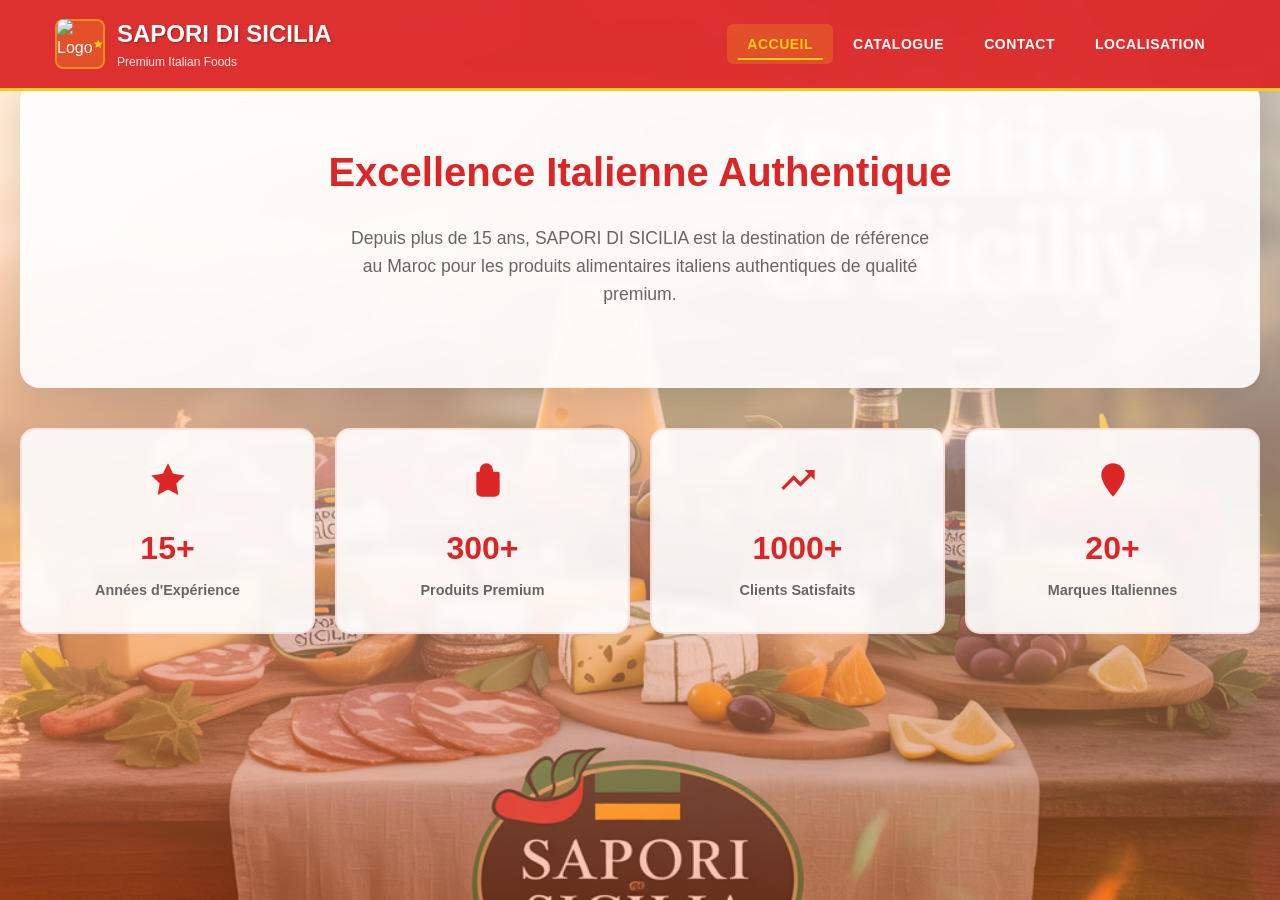
==== commit a10b6097: "Update index.html sm" ====
--- a/index.html
+++ b/index.html
@@ -1189,17 +1189,7 @@
                     <h2>Excellence Italienne Authentique</h2>
                    
                  <p>Depuis plus de 15 ans, SAPORI DI SICILIA est la destination de référence au Maroc pour les produits alimentaires italiens authentiques de qualité premium.</p>
-               <!-- Download Catalog Button -->
-                    <div class="catalog-download">
-                        <button class="download-btn" onclick="downloadCatalog()">
-                            <svg width="24" height="24" viewBox="0 0 24 24" fill="currentColor">
-                                <path d="M14,2H6A2,2 0 0,0 4,4V20A2,2 0 0,0 6,22H18A2,2 0 0,0 20,20V8L14,2M18,20H6V4H13V9H18V20Z"/>
-                                <path d="M12,11L16,15H13V19H11V15H8L12,11Z"/>
-                            </svg>
-                            <span>Télécharger Notre Catalogue PDF</span>
-                            <small>Catalogue complet 2025 - Tous nos produits</small>
-                        </button>
-                    </div>
+            
               
               
                 </div>
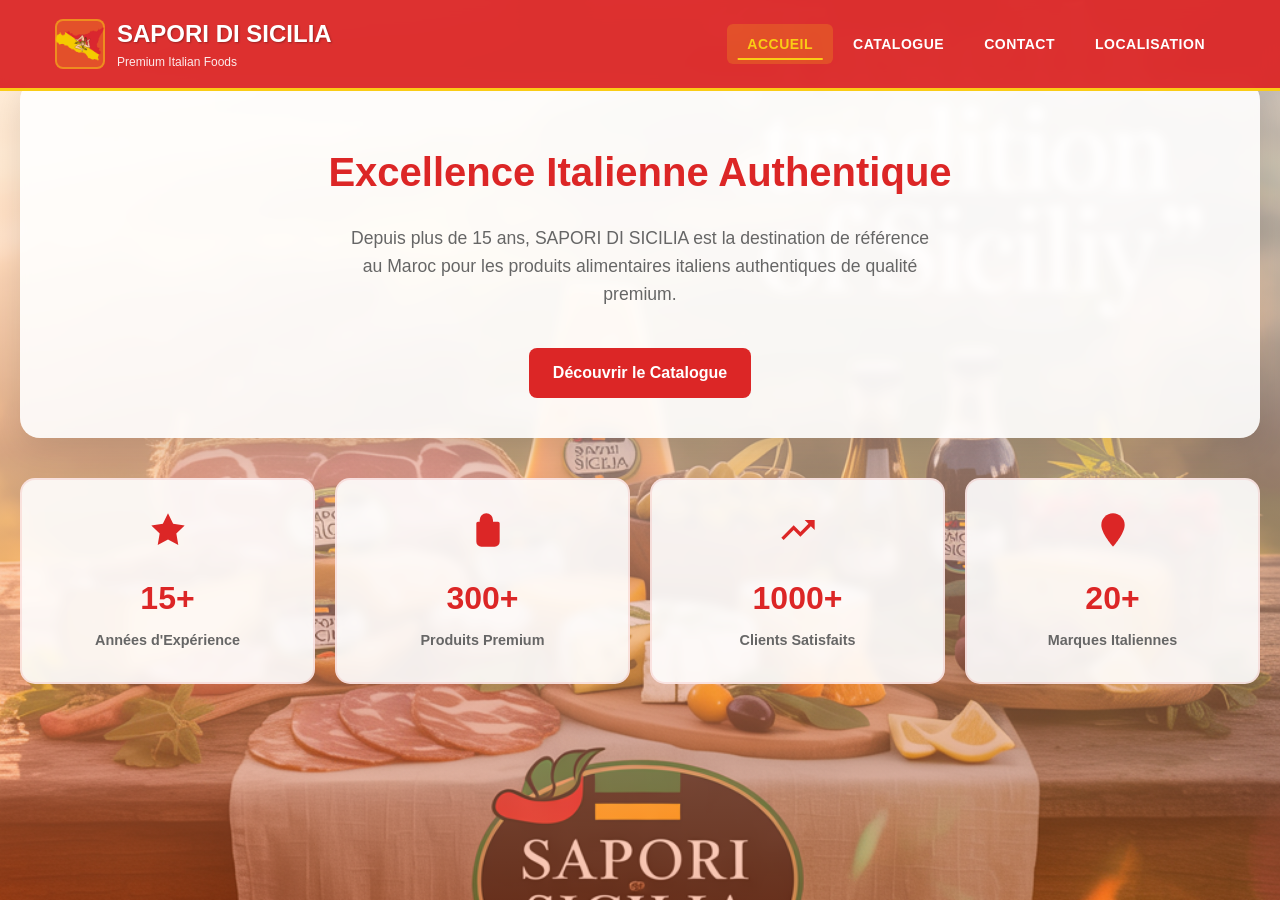
==== commit d74013dc: "Add catalog call-to-action button" ====
--- a/index.html
+++ b/index.html
@@ -3,6 +3,7 @@
 <head>
     <meta charset="UTF-8">
     <meta name="viewport" content="width=device-width, initial-scale=1.0">
+    <meta name="description" content="Sapori di Sicilia offers premium Italian foods from Sicily with authentic Mediterranean flavors.">
     <title>SAPORI DI SICILIA - Premium Italian Foods</title>
     <style>
         * {
@@ -285,7 +286,23 @@
             margin: 0 auto 40px;
             animation: slideInUp 0.8s ease;
         }
-        
+
+        .cta-button {
+            display: inline-block;
+            padding: 12px 24px;
+            background-color: #dc2626;
+            color: #fff;
+            border: none;
+            border-radius: 8px;
+            text-decoration: none;
+            font-weight: 600;
+            cursor: pointer;
+        }
+
+        .cta-button:hover {
+            background-color: #b91c1c;
+        }
+
         /* Catalog Download Button */
         .catalog-download {
             margin-top: 40px;
@@ -1149,7 +1166,7 @@
             <div class="header-content">
                 <div class="logo">
                     <div class="logo-placeholder">
-                        <img src="c:\Users\dell\Desktop\yassine\logosapori.png" alt="Logo" class="logo-img">
+                        <img src="./logosapori.png" alt="Sapori di Sicilia logo" class="logo-img">
                         <svg width="30" height="30" viewBox="0 0 24 24" fill="#facc15">
                             <path d="M12 2l3.09 6.26L22 9.27l-5 4.87 1.18 6.88L12 17.77l-6.18 3.25L7 14.14 2 9.27l6.91-1.01L12 2z"/>
                         </svg>
@@ -1187,11 +1204,10 @@
             <div class="hero">
                 <div class="container">
                     <h2>Excellence Italienne Authentique</h2>
-                   
-                 <p>Depuis plus de 15 ans, SAPORI DI SICILIA est la destination de référence au Maroc pour les produits alimentaires italiens authentiques de qualité premium.</p>
-            
-              
-              
+
+                    <p>Depuis plus de 15 ans, SAPORI DI SICILIA est la destination de référence au Maroc pour les produits alimentaires italiens authentiques de qualité premium.</p>
+
+                    <a href="#" onclick="showPage('catalog')" class="cta-button">Découvrir le Catalogue</a>
                 </div>
             </div>
 
@@ -1236,7 +1252,7 @@
                 <p>Découvrez notre collection de produits italiens authentiques</p>
                 
                 <div class="search-container">
-                    <input type="text" class="search-input" id="searchInput" placeholder="Rechercher un produit...">
+                    <input type="text" class="search-input" id="searchInput" placeholder="Rechercher un produit..." aria-label="Rechercher un produit">
                     <button class="search-btn" onclick="searchProducts()">
                         <svg width="16" height="16" viewBox="0 0 24 24" fill="currentColor">
                             <path d="M15.5 14h-.79l-.28-.27C15.41 12.59 16 11.11 16 9.5 16 5.91 13.09 3 9.5 3S3 5.91 3 9.5 5.91 16 9.5 16c1.61 0 3.09-.59 4.23-1.57l.27.28v.79l5 4.99L20.49 19l-4.99-5zm-6 0C7.01 14 5 11.99 5 9.5S7.01 5 9.5 5 14 7.01 14 9.5 11.99 14 9.5 14z"/>
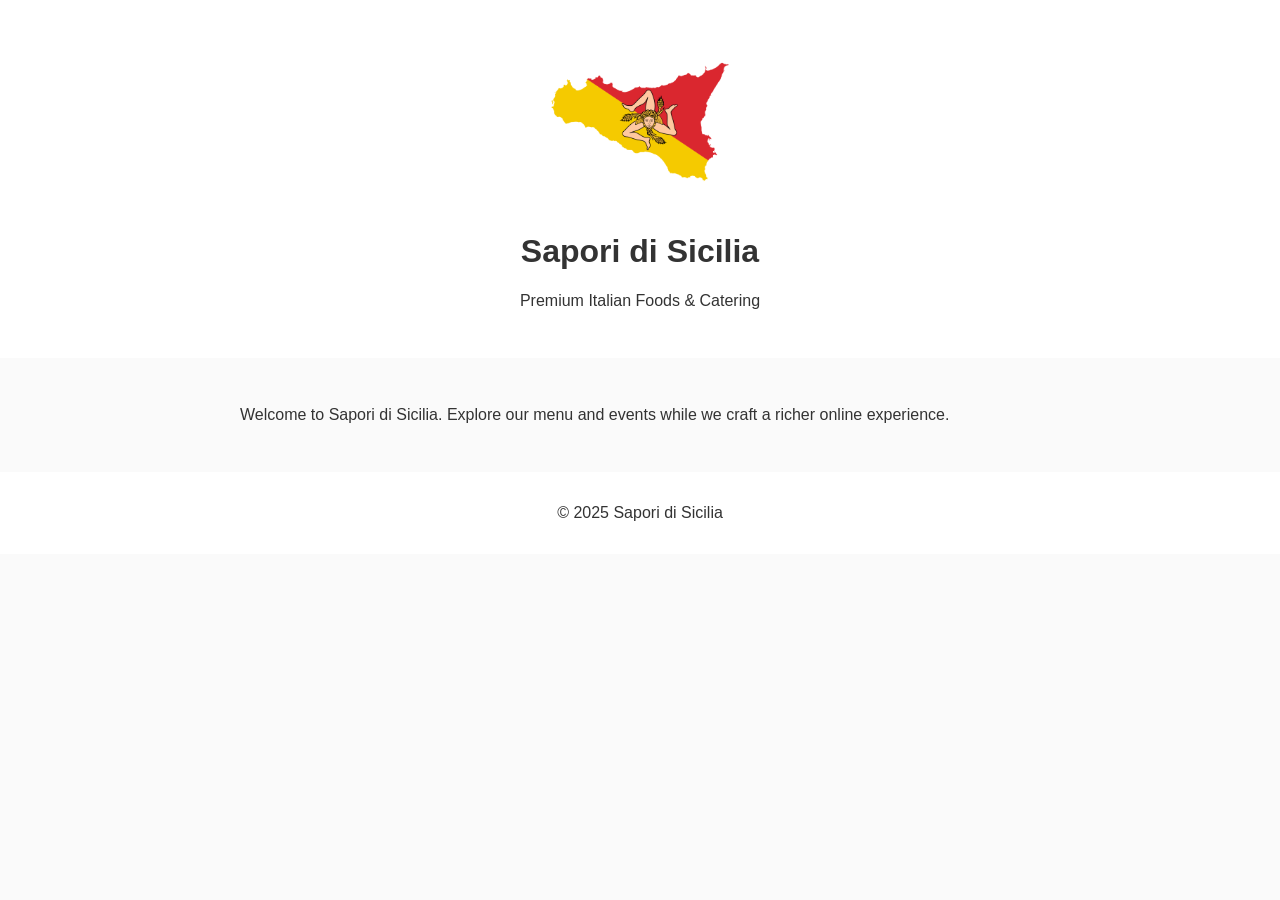
==== commit 6fe682fb: "Add minimal landing page" ====
--- a/index.html
+++ b/index.html
@@ -1,1992 +1,45 @@
 <!DOCTYPE html>
 <html lang="en">
 <head>
-    <meta charset="UTF-8">
-    <meta name="viewport" content="width=device-width, initial-scale=1.0">
-    <meta name="description" content="Sapori di Sicilia offers premium Italian foods from Sicily with authentic Mediterranean flavors.">
-    <title>SAPORI DI SICILIA - Premium Italian Foods</title>
+    <meta charset="UTF-8" />
+    <meta name="viewport" content="width=device-width, initial-scale=1.0" />
+    <title>Sapori di Sicilia</title>
     <style>
-        * {
+        body {
+            font-family: Arial, sans-serif;
             margin: 0;
             padding: 0;
-            box-sizing: border-box;
+            background: #fafafa;
+            color: #333;
         }
-
-        body {
-            font-family: 'Segoe UI', -apple-system, BlinkMacSystemFont, sans-serif;
-            line-height: 1.6;
-            color: #333;
-            background: 
-                linear-gradient(rgba(255, 255, 253, 0.74), rgba(241, 70, 2, 0.3)),
-                url('./backgound.webp') fixed;
-            background-size: cover;
-            background-position: center;
-            background-repeat: no-repeat;
-            overflow-x: hidden;
+        header, footer {
+            text-align: center;
+            padding: 2rem 1rem;
+            background: #fff;
         }
-
-        .container {
-            max-width: 1200px;
-            margin: 0 auto;
-            padding: 0 15px;
-        }
-
-        /* Dynamic Header */
-        header {
-            position: fixed;
-            top: 0;
-            left: 0;
-            right: 0;
-            z-index: 1000;
-            transition: all 0.3s ease;
-            background: rgba(220, 38, 38, 0.95);
-            backdrop-filter: blur(10px);
-            border-bottom: 3px solid #facc15;
-        }
-
-        header.scrolled {
-            background: rgba(220, 38, 38, 0.98);
-            box-shadow: 0 2px 20px rgba(0,0,0,0.2);
-            transform: translateY(0);
-        }
-
-        header.hidden {
-            transform: translateY(-100%);
-        }
-
-        .header-content {
-            display: flex;
-            justify-content: space-between;
-            align-items: center;
-            padding: 15px 0;
-            position: relative;
-        }
-
-        .logo {
-            display: flex;
-            align-items: center;
-            gap: 12px;
-            color: white;
-        }
-
-        .logo img {
-            width: 50px;
-            height: 50px;
-            border-radius: 8px;
-            object-fit: cover;
-        }
-
-        .logo-placeholder {
-            width: 50px;
-            height: 50px;
-            background: rgba(250, 204, 21, 0.2);
-            border: 2px solid rgba(250, 204, 21, 0.5);
-            border-radius: 8px;
-            display: flex;
-            align-items: center;
-            justify-content: center;
-        }
-
-        .brand-text h1 {
-            font-size: 1.5rem;
-            font-weight: 700;
-            text-shadow: 1px 1px 2px rgba(0,0,0,0.3);
-        }
-
-        .brand-text .tagline {
-            font-size: 0.75rem;
-            opacity: 0.9;
-        }
-
-        /* Burger Menu */
-        .burger-menu {
-            display: none;
-            flex-direction: column;
-            cursor: pointer;
-            padding: 8px;
-            border-radius: 6px;
-            transition: all 0.3s ease;
-        }
-
-        .burger-menu:hover {
-            background: rgba(250, 204, 21, 0.2);
-        }
-
-        .burger-line {
-            width: 25px;
-            height: 3px;
-            background: white;
-            margin: 2px 0;
-            transition: all 0.3s ease;
-            border-radius: 2px;
-        }
-
-        .burger-menu.active .burger-line:nth-child(1) {
-            transform: rotate(45deg) translate(5px, 5px);
-        }
-
-        .burger-menu.active .burger-line:nth-child(2) {
-            opacity: 0;
-        }
-
-        .burger-menu.active .burger-line:nth-child(3) {
-            transform: rotate(-45deg) translate(7px, -6px);
-        }
-
-        /* Navigation */
-        nav {
-            position: relative;
-        }
-
-        .nav-menu {
-            display: flex;
-            list-style: none;
-            gap: 0;
-        }
-
-        .nav-menu li a {
-            color: white;
-            text-decoration: none;
-            font-weight: 600;
-            padding: 12px 20px;
-            transition: all 0.3s ease;
-            position: relative;
-            text-transform: uppercase;
-            font-size: 14px;
-            letter-spacing: 0.5px;
-            border-radius: 6px;
-        }
-
-        .nav-menu li a:hover,
-        .nav-menu li a.active {
-            background: rgba(250, 204, 21, 0.2);
-            color: #facc15;
-        }
-
-        .nav-menu li a::after {
-            content: '';
-            position: absolute;
-            bottom: 4px;
-            left: 50%;
-            width: 0;
-            height: 2px;
-            background: #facc15;
-            transition: all 0.3s ease;
-            transform: translateX(-50%);
-        }
-
-        .nav-menu li a.active::after {
-            width: 80%;
-        }
-
-        /* Mobile Navigation */
-        .mobile-nav {
-            position: fixed;
-            top: 0;
-            left: -100%;
-            width: 280px;
-            height: 100vh;
-            background: linear-gradient(180deg, #dc2626, #b91c1c);
-            transition: all 0.3s ease;
-            z-index: 1001;
-            padding-top: 80px;
-            box-shadow: 2px 0 20px rgba(0,0,0,0.3);
-        }
-
-        .mobile-nav.active {
-            left: 0;
-        }
-
-        .mobile-nav ul {
-            list-style: none;
-            padding: 0;
-        }
-
-        .mobile-nav ul li {
-            border-bottom: 1px solid rgba(250, 204, 21, 0.2);
-        }
-
-        .mobile-nav ul li a {
-            display: block;
-            color: white;
-            text-decoration: none;
-            padding: 20px 25px;
-            font-weight: 600;
-            transition: all 0.3s ease;
-            display: flex;
-            align-items: center;
-            gap: 15px;
-        }
-
-        .mobile-nav ul li a:hover,
-        .mobile-nav ul li a.active {
-            background: rgba(250, 204, 21, 0.2);
-            color: #facc15;
-            padding-left: 35px;
-        }
-
-        .overlay {
-            position: fixed;
-            top: 0;
-            left: 0;
-            width: 100%;
-            height: 100%;
-            background: rgba(0,0,0,0.5);
-            z-index: 999;
-            opacity: 0;
-            visibility: hidden;
-            transition: all 0.3s ease;
-        }
-
-        .overlay.active {
-            opacity: 1;
-            visibility: visible;
-        }
-
-        /* Main Content */
         main {
-            margin-top: 80px;
-            min-height: calc(100vh - 80px);
-        }
-
-        .page {
-            display: none;
-            opacity: 0;
-            transition: opacity 0.5s ease;
-        }
-
-        .page.active {
-            display: block;
-            opacity: 1;
-        }
-
-        /* Hero Section */
-        .hero {
-            padding: 60px 0 40px;
-            text-align: center;
-            background: rgba(255,255,255,0.9);
-            backdrop-filter: blur(5px);
-            margin: 20px;
-            border-radius: 20px;
-            box-shadow: 0 10px 30px rgba(0,0,0,0.1);
-        }
-
-        .hero h2 {
-            font-size: 2.5rem;
-            font-weight: 800;
-            color: #dc2626;
-            margin-bottom: 20px;
-            animation: slideInDown 0.8s ease;
-        }
-
-        .hero p {
-            font-size: 1.1rem;
-            color: #666;
-            max-width: 600px;
-            margin: 0 auto 40px;
-            animation: slideInUp 0.8s ease;
-        }
-
-        .cta-button {
-            display: inline-block;
-            padding: 12px 24px;
-            background-color: #dc2626;
-            color: #fff;
-            border: none;
-            border-radius: 8px;
-            text-decoration: none;
-            font-weight: 600;
-            cursor: pointer;
-        }
-
-        .cta-button:hover {
-            background-color: #b91c1c;
-        }
-
-        /* Catalog Download Button */
-        .catalog-download {
-            margin-top: 40px;
-            animation: slideInUp 1s ease;
-        }
-
-        .download-btn {
-            background: linear-gradient(135deg, #dc2626, #facc15);
-            color: white;
-            border: none;
-            padding: 20px 40px;
-            border-radius: 15px;
-            cursor: pointer;
-            transition: all 0.3s ease;
-            font-size: 1.1rem;
-            font-weight: 700;
-            text-transform: uppercase;
-            letter-spacing: 0.5px;
-            box-shadow: 0 8px 30px rgba(220, 38, 38, 0.3);
-            display: flex;
-            flex-direction: column;
-            align-items: center;
-            gap: 8px;
-            min-width: 280px;
-            position: relative;
-            overflow: hidden;
-        }
-
-        .download-btn::before {
-            content: '';
-            position: absolute;
-            top: 0;
-            left: -100%;
-            width: 100%;
-            height: 100%;
-            background: linear-gradient(90deg, transparent, rgba(255,255,255,0.2), transparent);
-            transition: left 0.5s ease;
-        }
-
-        .download-btn:hover::before {
-            left: 100%;
-        }
-
-        .download-btn:hover {
-            transform: translateY(-5px);
-            box-shadow: 0 15px 50px rgba(220, 38, 38, 0.4);
-            background: linear-gradient(135deg, #b91c1c, #eab308);
-        }
-
-        .download-btn:active {
-            transform: translateY(-2px);
-        }
-
-        .download-btn svg {
-            margin-bottom: 5px;
-        }
-
-        .download-btn span {
-            font-size: 1.1rem;
-            font-weight: 700;
-        }
-
-        .download-btn small {
-            font-size: 0.85rem;
-            opacity: 0.9;
-            font-weight: 400;
-            text-transform: none;
-            letter-spacing: normal;
-        }
-
-        /* Mobile Download Button */
-        @media (max-width: 768px) {
-            .download-btn {
-                padding: 18px 30px;
-                font-size: 1rem;
-                min-width: 250px;
-            }
-            
-            .download-btn span {
-                font-size: 1rem;
-            }
-            
-            .download-btn small {
-                font-size: 0.8rem;
-            }
-        }
-
-        @media (max-width: 480px) {
-            .download-btn {
-                padding: 16px 25px;
-                font-size: 0.95rem;
-                min-width: 220px;
-            }
-            
-            .download-btn span {
-                font-size: 0.95rem;
-            }
-            
-            .download-btn small {
-                font-size: 0.75rem;
-            }
-        }
-
-
-        /* Stats */
-        .stats {
-            display: grid;
-            grid-template-columns: repeat(auto-fit, minmax(150px, 1fr));
-            gap: 20px;
-            margin: 40px 20px;
-        }
-
-        .stat-item {
-            background: rgba(255,255,255,0.9);
-            backdrop-filter: blur(5px);
-            padding: 30px 20px;
-            border-radius: 15px;
-            text-align: center;
-            border: 2px solid rgba(220, 38, 38, 0.1);
-            transition: all 0.3s ease;
-            animation: fadeInUp 0.6s ease forwards;
-            opacity: 0;
-        }
-
-        .stat-item:hover {
-            transform: translateY(-5px);
-            box-shadow: 0 15px 35px rgba(220, 38, 38, 0.2);
-            border-color: #facc15;
-        }
-
-        .stat-item svg {
-            width: 40px;
-            height: 40px;
-            color: #dc2626;
-            margin-bottom: 15px;
-        }
-
-        .stat-number {
-            font-size: 2rem;
-            font-weight: 800;
-            color: #dc2626;
-            margin-bottom: 5px;
-        }
-
-        .stat-label {
-            font-size: 0.9rem;
-            color: #666;
-            font-weight: 600;
-        }
-
-        /* Catalog */
-        .catalog-header {
-            background: rgba(255,255,255,0.9);
-            backdrop-filter: blur(5px);
-            margin: 20px;
-            padding: 40px 20px;
-            border-radius: 20px;
-            text-align: center;
-            box-shadow: 0 10px 30px rgba(0,0,0,0.1);
-        }
-
-        .catalog-header h2 {
-            font-size: 2rem;
-            color: #dc2626;
-            margin-bottom: 15px;
-            font-weight: 700;
-        }
-
-        .search-container {
-            max-width: 400px;
-            margin: 30px auto;
-            position: relative;
-        }
-
-        .search-input {
-            width: 100%;
-            padding: 15px 50px 15px 20px;
-            border: 2px solid #e5e7eb;
-            border-radius: 25px;
-            font-size: 16px;
-            transition: all 0.3s ease;
-            background: rgba(255,255,255,0.9);
-        }
-
-        .search-input:focus {
-            outline: none;
-            border-color: #facc15;
-            box-shadow: 0 0 0 3px rgba(250, 204, 21, 0.1);
-        }
-
-        .search-btn {
-            position: absolute;
-            right: 8px;
-            top: 50%;
-            transform: translateY(-50%);
-            background: linear-gradient(135deg, #dc2626, #facc15);
-            border: none;
-            padding: 8px;
-            border-radius: 50%;
-            color: white;
-            cursor: pointer;
-            width: 35px;
-            height: 35px;
-            display: flex;
-            align-items: center;
-            justify-content: center;
-        }
-
-        /* Categories */
-        .categories {
-            display: flex;
-            gap: 10px;
-            margin: 20px;
-            flex-wrap: wrap;
-            justify-content: center;
-        }
-
-        .category-btn {
-            padding: 12px 20px;
-            background: rgba(255,255,255,0.9);
-            backdrop-filter: blur(5px);
-            border: 2px solid #dc2626;
-            color: #dc2626;
-            border-radius: 25px;
-            cursor: pointer;
-            transition: all 0.3s ease;
-            font-weight: 600;
-            font-size: 14px;
-            text-transform: uppercase;
-            letter-spacing: 0.5px;
-        }
-
-        .category-btn:hover,
-        .category-btn.active {
-            background: linear-gradient(135deg, #dc2626, #facc15);
-            color: white;
-            border-color: #facc15;
-            transform: translateY(-2px);
-            box-shadow: 0 5px 15px rgba(220, 38, 38, 0.3);
-        }
-
-        /* Products Grid */
-        .products-grid {
-            display: grid;
-            grid-template-columns: repeat(auto-fill, minmax(280px, 1fr));
-            gap: 20px;
-            margin: 20px;
-            padding-bottom: 40px;
-        }
-
-        .product-card {
-            background: rgba(255,255,255,0.95);
-            backdrop-filter: blur(10px);
-            border-radius: 15px;
-            overflow: hidden;
-            box-shadow: 0 8px 25px rgba(0,0,0,0.1);
-            transition: all 0.3s ease;
-            border: 2px solid transparent;
-            cursor: pointer;
-            animation: slideInUp 0.6s ease forwards;
-            opacity: 0;
-        }
-
-        .product-card:hover {
-            transform: translateY(-8px);
-            box-shadow: 0 15px 40px rgba(0,0,0,0.2);
-            border-color: #facc15;
-        }
-
-        .product-image {
-            height: 150px;
-            background: linear-gradient(135deg, #f8f9fa, #e9ecef);
-            display: flex;
-            align-items: center;
-            justify-content: center;
-            position: relative;
-            overflow: hidden;
-        }
-
-        .product-image img {
-            width: 100%;
-            height: 100%;
-            object-fit: cover;
-        }
-
-        .product-placeholder {
-            color: #999;
-            font-size: 12px;
-            text-align: center;
-        }
-
-        .product-content {
-            padding: 20px;
-        }
-
-        .product-header {
-            margin-bottom: 15px;
-        }
-
-        .product-name {
-            font-size: 1.1rem;
-            font-weight: 700;
-            color: #dc2626;
-            margin-bottom: 5px;
-        }
-
-        .product-brand {
-            font-size: 0.8rem;
-            color: #666;
-            display: flex;
-            align-items: center;
-            gap: 5px;
-        }
-
-        .product-price {
-            font-size: 1.3rem;
-            font-weight: 800;
-            color: #dc2626;
-            text-align: center;
-            margin: 15px 0;
-            padding: 10px;
-            background: linear-gradient(135deg, rgba(220, 38, 38, 0.05), rgba(250, 204, 21, 0.05));
-            border-radius: 10px;
-        }
-
-        .product-format {
-            font-size: 0.85rem;
-            color: #666;
-            text-align: center;
-            margin-bottom: 10px;
-        }
-
-        /* Product Modal */
-        .product-modal {
-            position: fixed;
-            top: 0;
-            left: 0;
-            width: 100%;
-            height: 100%;
-            background: rgba(0,0,0,0.8);
-            z-index: 2000;
-            opacity: 0;
-            visibility: hidden;
-            transition: all 0.3s ease;
-            display: flex;
-            align-items: center;
-            justify-content: center;
-            padding: 20px;
-        }
-
-        .product-modal.active {
-            opacity: 1;
-            visibility: visible;
-        }
-
-        .modal-content {
-            background: white;
-            border-radius: 20px;
-            max-width: 500px;
-            width: 100%;
-            max-height: 90vh;
-            overflow-y: auto;
-            position: relative;
-            animation: modalSlideIn 0.3s ease;
-        }
-
-        .modal-header {
-            background: linear-gradient(135deg, #dc2626, #facc15);
-            color: white;
-            padding: 20px;
-            border-radius: 20px 20px 0 0;
-            position: relative;
-        }
-
-        .modal-close {
-            position: absolute;
-            top: 15px;
-            right: 15px;
-            background: rgba(255,255,255,0.2);
-            border: none;
-            color: white;
-            width: 35px;
-            height: 35px;
-            border-radius: 50%;
-            cursor: pointer;
-            display: flex;
-            align-items: center;
-            justify-content: center;
-            transition: all 0.3s ease;
-        }
-
-        .modal-close:hover {
-            background: rgba(255,255,255,0.3);
-        }
-
-        .modal-body {
-            padding: 30px;
-        }
-
-        .modal-product-image {
-            width: 100%;
-            height: 200px;
-            background: linear-gradient(135deg, #f8f9fa, #e9ecef);
-            border-radius: 15px;
-            margin-bottom: 20px;
-            display: flex;
-            align-items: center;
-            justify-content: center;
-        }
-
-        .modal-details {
-            display: grid;
-            grid-template-columns: 1fr 1fr;
-            gap: 15px;
-            margin: 20px 0;
-        }
-
-        .modal-detail-item {
-            background: #f8f9fa;
-            padding: 15px;
-            border-radius: 10px;
-            border-left: 4px solid #facc15;
-        }
-
-        .modal-detail-label {
-            font-weight: 600;
-            color: #dc2626;
-            font-size: 0.85rem;
-            text-transform: uppercase;
-            margin-bottom: 5px;
-        }
-
-        .modal-usage {
-            background: linear-gradient(135deg, #f8f9fa, #ffffff);
-            padding: 20px;
-            border-radius: 15px;
-            border: 1px solid #e5e7eb;
-            margin-top: 20px;
-        }
-
-        .modal-usage-title {
-            font-weight: 700;
-            color: #dc2626;
-            margin-bottom: 10px;
-            font-size: 0.9rem;
-            text-transform: uppercase;
-        }
-
-        /* Contact Page */
-        .contact-page {
-            padding: 40px 20px;
-        }
-
-        .contact-header {
-            text-align: center;
-            margin-bottom: 40px;
-        }
-
-        .contact-header h2 {
-            font-size: 2rem;
-            color: #dc2626;
-            margin-bottom: 15px;
-            font-weight: 700;
-        }
-
-        .contact-cards {
-            display: grid;
-            grid-template-columns: repeat(auto-fit, minmax(280px, 1fr));
-            gap: 20px;
+            padding: 2rem 1rem;
             max-width: 800px;
             margin: 0 auto;
         }
-
-        .contact-card {
-            background: rgba(255,255,255,0.95);
-            backdrop-filter: blur(10px);
-            padding: 40px 30px;
-            border-radius: 20px;
-            text-align: center;
-            box-shadow: 0 10px 30px rgba(0,0,0,0.1);
-            border: 2px solid transparent;
-            transition: all 0.3s ease;
-            animation: fadeInUp 0.6s ease forwards;
-            opacity: 0;
+        img.logo {
+            max-width: 180px;
+            display: block;
+            margin: 0 auto 1rem;
         }
-
-        .contact-card:hover {
-            transform: translateY(-5px);
-            border-color: #facc15;
-            box-shadow: 0 20px 50px rgba(0,0,0,0.15);
-        }
-
-        .contact-card svg {
-            width: 50px;
-            height: 50px;
-            color: #dc2626;
-            margin-bottom: 20px;
-        }
-
-        .contact-card h3 {
-            color: #dc2626;
-            margin-bottom: 15px;
-            font-size: 1.3rem;
-            font-weight: 600;
-        }
-
-        .contact-info {
-            font-size: 1.1rem;
-            color: #333;
-            line-height: 1.8;
-        }
-
-        .contact-link {
-            color: #dc2626;
-            text-decoration: none;
-            font-weight: 600;
-            transition: all 0.3s ease;
-        }
-
-        .contact-link:hover {
-            color: #facc15;
-        }
-
-        /* Location Page */
-        .location-page {
-            padding: 40px 20px;
-        }
-
-        .location-header {
-            text-align: center;
-            margin-bottom: 40px;
-        }
-
-        .location-header h2 {
-            font-size: 2rem;
-            color: #dc2626;
-            margin-bottom: 15px;
-            font-weight: 700;
-        }
-
-        .map-container {
-            background: rgba(255,255,255,0.95);
-            backdrop-filter: blur(10px);
-            border-radius: 20px;
-            padding: 30px;
-            margin-bottom: 30px;
-            box-shadow: 0 10px 30px rgba(0,0,0,0.1);
-        }
-
-        .map-placeholder {
-            height: 300px;
-            background: linear-gradient(135deg, #f3f4f6, #e5e7eb);
-            border-radius: 15px;
-            display: flex;
-            align-items: center;
-            justify-content: center;
-            border: 2px dashed #dc2626;
-            cursor: pointer;
-            transition: all 0.3s ease;
-        }
-
-        .map-placeholder:hover {
-            border-color: #facc15;
-        }
-
-        .location-info {
-            display: grid;
-            grid-template-columns: repeat(auto-fit, minmax(250px, 1fr));
-            gap: 20px;
-        }
-
-        .location-card {
-            background: rgba(255,255,255,0.95);
-            backdrop-filter: blur(10px);
-            padding: 30px;
-            border-radius: 20px;
-            text-align: center;
-            box-shadow: 0 10px 30px rgba(0,0,0,0.1);
-            border: 2px solid transparent;
-            transition: all 0.3s ease;
-            animation: fadeInUp 0.6s ease forwards;
-            opacity: 0;
-        }
-
-        .location-card:hover {
-            transform: translateY(-5px);
-            border-color: #facc15;
-        }
-
-        .location-card svg {
-            width: 40px;
-            height: 40px;
-            color: #dc2626;
-            margin-bottom: 15px;
-        }
-
-        .location-card h3 {
-            color: #dc2626;
-            margin-bottom: 10px;
-            font-size: 1.1rem;
-            font-weight: 600;
-        }
-
-        /* Animations */
-        @keyframes slideInDown {
-            from {
-                opacity: 0;
-                transform: translateY(-30px);
-            }
-            to {
-                opacity: 1;
-                transform: translateY(0);
-            }
-        }
-
-        @keyframes slideInUp {
-            from {
-                opacity: 0;
-                transform: translateY(30px);
-            }
-            to {
-                opacity: 1;
-                transform: translateY(0);
-            }
-        }
-
-        @keyframes fadeInUp {
-            from {
-                opacity: 0;
-                transform: translateY(20px);
-            }
-            to {
-                opacity: 1;
-                transform: translateY(0);
-            }
-        }
-
-        @keyframes modalSlideIn {
-            from {
-                opacity: 0;
-                transform: scale(0.8);
-            }
-            to {
-                opacity: 1;
-                transform: scale(1);
-            }
-        }
-
-        /* Mobile Styles */
-        @media (max-width: 768px) {
-            .nav-menu {
-                display: none;
-            }
-
-            .burger-menu {
-                display: flex;
-            }
-
-            .hero h2 {
-                font-size: 2rem;
-            }
-
-            .hero p {
-                font-size: 1rem;
-            }
-
-            .brand-text h1 {
-                font-size: 1.2rem;
-            }
-
-            .brand-text .tagline {
-                font-size: 0.7rem;
-            }
-
-            .stats {
-                grid-template-columns: repeat(2, 1fr);
-                gap: 15px;
-            }
-
-            .stat-item {
-                padding: 20px 15px;
-            }
-
-            .stat-number {
-                font-size: 1.5rem;
-            }
-
-            .products-grid {
-                grid-template-columns: 1fr;
-                gap: 15px;
-            }
-
-            .categories {
-                gap: 8px;
-            }
-
-            .category-btn {
-                padding: 10px 15px;
-                font-size: 12px;
-            }
-
-            .contact-cards {
-                grid-template-columns: 1fr;
-                gap: 15px;
-            }
-
-            .contact-card {
-                padding: 30px 20px;
-            }
-
-            .location-info {
-                grid-template-columns: 1fr;
-                gap: 15px;
-            }
-
-            .modal-content {
-                margin: 10px;
-                max-height: 95vh;
-            }
-
-            .modal-header {
-                padding: 15px;
-            }
-
-            .modal-body {
-                padding: 20px;
-            }
-
-            .modal-details {
-                grid-template-columns: 1fr;
-                gap: 10px;
-            }
-        }
-
-        @media (max-width: 480px) {
-            .container {
-                padding: 0 10px;
-            }
-
-            .hero, .catalog-header, .stats {
-                margin: 10px;
-            }
-
-            .hero {
-                padding: 40px 20px 30px;
-            }
-
-            .hero h2 {
-                font-size: 1.8rem;
-            }
-
-            .brand-text h1 {
-                font-size: 1rem;
-            }
-
-            .logo-placeholder {
-                width: 40px;
-                height: 40px;
-            }
-
-            .stat-item {
-                padding: 15px 10px;
-            }
-
-            .products-grid, .categories {
-                margin: 10px;
-            }
-
-            .contact-page, .location-page {
-                padding: 20px 10px;
-            }
-        }
-
-        /* Loading States */
-        .loading {
-            text-align: center;
-            padding: 40px;
-            color: #dc2626;
-            animation: pulse 1.5s ease-in-out infinite;
-        }
-
-        @keyframes pulse {
-            0%, 100% { opacity: 1; }
-            50% { opacity: 0.5; }
-        }
-
-        /* Smooth transitions */
-        * {
-            transition: all 0.3s ease;
-        }
-
-        /* Hover effects */
-        .logo:hover {
-            transform: scale(1.05);
-        }
-
-        .search-btn:hover {
-            transform: translateY(-50%) scale(1.1);
-        }
-
-        /* Animation delays for staggered effects */
-        .stat-item:nth-child(1) { animation-delay: 0.1s; }
-        .stat-item:nth-child(2) { animation-delay: 0.2s; }
-        .stat-item:nth-child(3) { animation-delay: 0.3s; }
-        .stat-item:nth-child(4) { animation-delay: 0.4s; }
-
-        .contact-card:nth-child(1) { animation-delay: 0.1s; }
-        .contact-card:nth-child(2) { animation-delay: 0.2s; }
-        .contact-card:nth-child(3) { animation-delay: 0.3s; }
-
-        .location-card:nth-child(1) { animation-delay: 0.1s; }
-        .location-card:nth-child(2) { animation-delay: 0.2s; }
-        .location-card:nth-child(3) { animation-delay: 0.3s; }
     </style>
 </head>
 <body>
-    <!-- Mobile Navigation Overlay -->
-    <div class="overlay" id="overlay"></div>
-    
-    <!-- Mobile Navigation -->
-    <div class="mobile-nav" id="mobileNav">
-        <ul>
-            <li>
-                <a href="#" onclick="showPage('home')" class="mobile-nav-link active">
-                    <svg width="20" height="20" viewBox="0 0 24 24" fill="currentColor">
-                        <path d="M10 20v-6h4v6h5v-8h3L12 3 2 12h3v8z"/>
-                    </svg>
-                    Accueil
-                </a>
-            </li>
-            <li>
-                <a href="#" onclick="showPage('catalog')" class="mobile-nav-link">
-                    <svg width="20" height="20" viewBox="0 0 24 24" fill="currentColor">
-                        <path d="M4 6H2v14c0 1.1.9 2 2 2h14v-2H4V6zm16-4H8c-1.1 0-2 .9-2 2v12c0 1.1.9 2 2 2h12c1.1 0 2-.9 2-2V4c0-1.1-.9-2-2-2zm-1 9H9V9h10v2zm-4 4H9v-2h6v2zm4-8H9V5h10v2z"/>
-                    </svg>
-                    Catalogue
-                </a>
-            </li>
-            <li>
-                <a href="#" onclick="showPage('contact')" class="mobile-nav-link">
-                    <svg width="20" height="20" viewBox="0 0 24 24" fill="currentColor">
-                        <path d="M6.62 10.79c1.44 2.83 3.76 5.14 6.59 6.59l2.2-2.2c.27-.27.67-.36 1.02-.24 1.12.37 2.33.57 3.57.57.55 0 1 .45 1 1V20c0 .55-.45 1-1 1-9.39 0-17-7.61-17-17 0-.55.45-1 1-1h3.5c.55 0 1 .45 1 1 0 1.25.2 2.45.57 3.57.11.35.03.74-.25 1.02l-2.2 2.2z"/>
-                    </svg>
-                    Contact
-                </a>
-            </li>
-            <li>
-                <a href="#" onclick="showPage('location')" class="mobile-nav-link">
-                    <svg width="20" height="20" viewBox="0 0 24 24" fill="currentColor">
-                        <path d="M12 2C8.13 2 5 5.13 5 9c0 5.25 7 13 7 13s7-7.75 7-13c0-3.87-3.13-7-7-7zm0 9.5c-1.38 0-2.5-1.12-2.5-2.5s1.12-2.5 2.5-2.5 2.5 1.12 2.5 2.5-1.12 2.5-2.5 2.5z"/>
-                    </svg>
-                    Localisation
-                </a>
-            </li>
-        </ul>
-    </div>
-
-    <!-- Header -->
-    <header id="header">
-        <div class="container">
-            <div class="header-content">
-                <div class="logo">
-                    <div class="logo-placeholder">
-                        <img src="./logosapori.png" alt="Sapori di Sicilia logo" class="logo-img">
-                        <svg width="30" height="30" viewBox="0 0 24 24" fill="#facc15">
-                            <path d="M12 2l3.09 6.26L22 9.27l-5 4.87 1.18 6.88L12 17.77l-6.18 3.25L7 14.14 2 9.27l6.91-1.01L12 2z"/>
-                        </svg>
-                    </div>
-                    <div class="brand-text">
-                        <h1>SAPORI DI SICILIA</h1>
-                        <div class="tagline">Premium Italian Foods</div>
-                    </div>
-                </div>
-
-                <!-- Desktop Navigation -->
-                <nav>
-                    <ul class="nav-menu">
-                        <li><a href="#" onclick="showPage('home')" class="nav-link active">Accueil</a></li>
-                        <li><a href="#" onclick="showPage('catalog')" class="nav-link">Catalogue</a></li>
-                        <li><a href="#" onclick="showPage('contact')" class="nav-link">Contact</a></li>
-                        <li><a href="#" onclick="showPage('location')" class="nav-link">Localisation</a></li>
-                    </ul>
-                </nav>
-
-                <!-- Mobile Burger Menu -->
-                <div class="burger-menu" id="burgerMenu">
-                    <div class="burger-line"></div>
-                    <div class="burger-line"></div>
-                    <div class="burger-line"></div>
-                </div>
-            </div>
-        </div>
+    <header>
+        <img src="logosapori.png" alt="Sapori di Sicilia logo" class="logo" />
+        <h1>Sapori di Sicilia</h1>
+        <p>Premium Italian Foods &amp; Catering</p>
     </header>
-
-    <!-- Main Content -->
     <main>
-        <!-- Home Page -->
-        <div id="home" class="page active">
-            <div class="hero">
-                <div class="container">
-                    <h2>Excellence Italienne Authentique</h2>
-
-                    <p>Depuis plus de 15 ans, SAPORI DI SICILIA est la destination de référence au Maroc pour les produits alimentaires italiens authentiques de qualité premium.</p>
-
-                    <a href="#" onclick="showPage('catalog')" class="cta-button">Découvrir le Catalogue</a>
-                </div>
-            </div>
-
-
-
-            <div class="stats">
-                <div class="stat-item">
-                    <svg viewBox="0 0 24 24" fill="currentColor">
-                        <path d="M12 2l3.09 6.26L22 9.27l-5 4.87 1.18 6.88L12 17.77l-6.18 3.25L7 14.14 2 9.27l6.91-1.01L12 2z"/>
-                    </svg>
-                    <div class="stat-number">15+</div>
-                    <div class="stat-label">Années d'Expérience</div>
-                </div>
-                <div class="stat-item">
-                    <svg viewBox="0 0 24 24" fill="currentColor">
-                        <path d="M19 7h-1V6a4 4 0 0 0-8 0v1H9a1 1 0 0 0-1 1v11a3 3 0 0 0 3 3h8a3 3 0 0 0 3-3V8a1 1 0 0 0-1-1z"/>
-                    </svg>
-                    <div class="stat-number">300+</div>
-                    <div class="stat-label">Produits Premium</div>
-                </div>
-                <div class="stat-item">
-                    <svg viewBox="0 0 24 24" fill="currentColor">
-                        <path d="M16 6l2.29 2.29-4.88 4.88-4-4L2 16.59 3.41 18l6-6 4 4 6.3-6.29L22 12V6z"/>
-                    </svg>
-                    <div class="stat-number">1000+</div>
-                    <div class="stat-label">Clients Satisfaits</div>
-                </div>
-                <div class="stat-item">
-                    <svg viewBox="0 0 24 24" fill="currentColor">
-                        <path d="M12 2C8.13 2 5 5.13 5 9c0 5.25 7 13 7 13s7-7.75 7-13c0-3.87-3.13-7-7-7z"/>
-                    </svg>
-                    <div class="stat-number">20+</div>
-                    <div class="stat-label">Marques Italiennes</div>
-                </div>
-            </div>
-        </div>
-
-        <!-- Catalog Page -->
-        <div id="catalog" class="page">
-            <div class="catalog-header">
-                <h2>Notre Catalogue Premium</h2>
-                <p>Découvrez notre collection de produits italiens authentiques</p>
-                
-                <div class="search-container">
-                    <input type="text" class="search-input" id="searchInput" placeholder="Rechercher un produit..." aria-label="Rechercher un produit">
-                    <button class="search-btn" onclick="searchProducts()">
-                        <svg width="16" height="16" viewBox="0 0 24 24" fill="currentColor">
-                            <path d="M15.5 14h-.79l-.28-.27C15.41 12.59 16 11.11 16 9.5 16 5.91 13.09 3 9.5 3S3 5.91 3 9.5 5.91 16 9.5 16c1.61 0 3.09-.59 4.23-1.57l.27.28v.79l5 4.99L20.49 19l-4.99-5zm-6 0C7.01 14 5 11.99 5 9.5S7.01 5 9.5 5 14 7.01 14 9.5 11.99 14 9.5 14z"/>
-                        </svg>
-                    </button>
-                </div>
-            </div>
-
-            <div class="categories">
-                <button class="category-btn active" onclick="filterProducts('all')">Tous</button>
-                <button class="category-btn" onclick="filterProducts('pasta')">Pâtes</button>
-                <button class="category-btn" onclick="filterProducts('sauces')">Sauces</button>
-                <button class="category-btn" onclick="filterProducts('preserves')">Conserves</button>
-                <button class="category-btn" onclick="filterProducts('olives')">Olives</button>
-                <button class="category-btn" onclick="filterProducts('seafood')">Mer</button>
-                <button class="category-btn" onclick="filterProducts('cheese')">Fromages</button>
-                <button class="category-btn" onclick="filterProducts('bakery')">Boulangerie</button>
-                <button class="category-btn" onclick="filterProducts('beverages')">Boissons</button>
-            </div>
-
-            <div class="loading" id="loading" style="display: none;">
-                <div>Chargement des produits...</div>
-            </div>
-
-            <div class="products-grid" id="productsGrid">
-                <!-- Products will be generated by JavaScript -->
-            </div>
-        </div>
-
-        <!-- Contact Page -->
-        <div id="contact" class="page">
-            <div class="contact-page">
-                <div class="contact-header">
-                    <h2>Contactez-Nous</h2>
-                    <p>Nous sommes là pour répondre à toutes vos questions</p>
-                </div>
-
-                <div class="contact-cards">
-                    <div class="contact-card">
-                        <svg viewBox="0 0 24 24" fill="currentColor">
-                            <path d="M6.62 10.79c1.44 2.83 3.76 5.14 6.59 6.59l2.2-2.2c.27-.27.67-.36 1.02-.24 1.12.37 2.33.57 3.57.57.55 0 1 .45 1 1V20c0 .55-.45 1-1 1-9.39 0-17-7.61-17-17 0-.55.45-1 1-1h3.5c.55 0 1 .45 1 1 0 1.25.2 2.45.57 3.57.11.35.03.74-.25 1.02l-2.2 2.2z"/>
-                        </svg>
-                        <h3>Téléphone</h3>
-                        <div class="contact-info">
-                            <a href="tel:+212645458046" class="contact-link">+212 645 45 80 46</a><br>
-                            <a href="tel:+212691646863" class="contact-link">+212 691 64 68 63</a>
-                        </div>
-                    </div>
-
-                    <div class="contact-card">
-                        <svg viewBox="0 0 24 24" fill="currentColor">
-                            <path d="M20 4H4c-1.1 0-1.99.9-1.99 2L2 18c0 1.1.9 2 2 2h16c1.1 0 2-.9 2-2V6c0-1.1-.9-2-2-2zm0 4l-8 5-8-5V6l8 5 8-5v2z"/>
-                        </svg>
-                        <h3>Email</h3>
-                        <div class="contact-info">
-                            <a href="mailto:m.s.gdoxp@gmail.com" class="contact-link">saporidisicilia8@gmail.com</a><br>
-                            <a href="mailto:m.s.gdoxp@gmail.com" class="contact-link">saporidisicilia8@gmail.com</a>
-                        </div>
-                    </div>
-
-                    <div class="contact-card">
-                        <svg viewBox="0 0 24 24" fill="currentColor">
-                            <path d="M11.99 2C6.47 2 2 6.48 2 12s4.47 10 9.99 10C17.52 22 22 17.52 22 12S17.52 2 11.99 2zM12 20c-4.42 0-8-3.58-8-8s3.58-8 8-8 8 3.58 8 8-3.58 8-8 8z"/><path d="M12.5 7H11v6l5.25 3.15.75-1.23-4.5-2.67z"/>
-                        </svg>
-                        <h3>Horaires</h3>
-                        <div class="contact-info">
-                            <strong>Lun-Ven:</strong> 8h00 - 18h00<br>
-                            <strong>Sam:</strong> 8h00 - 14h00<br>
-                            <strong>Dim:</strong> Fermé
-                        </div>
-                    </div>
-                </div>
-            </div>
-        </div>
-
-        <!-- Location Page -->
-        <div id="location" class="page">
-            <div class="location-page">
-                <div class="location-header">
-                    <h2>Notre Localisation</h2>
-                    <p>Visitez notre entrepôt et showroom à marrakech</p>
-                </div>
-
-             <div class="map-container" style="max-width: 700px; margin: auto; border-radius: 15px; overflow: hidden; box-shadow: 0 10px 30px rgba(0,0,0,0.1);">
-    <!-- Google Map -->
-    <iframe 
-        src="https://www.google.com/maps/embed?pb=!1m17!1m12!1m3!1d3396.8!2d-8.03921508789063!3d31.6688137054443!2m3!1f0!2f0!3f0!3m2!1i1024!2i768!4f13.1!3m2!1m1!2zMzHCsDQwJzA3LjciTiA4wrAwMicyMS4yIlc!5e0!3m2!1sen!2sma!4v1704067200000!5m2!1sen!2sma"
-        width="100%" 
-        height="300" 
-        style="border:0;" 
-        allowfullscreen="" 
-        loading="lazy" 
-        referrerpolicy="no-referrer-when-downgrade">
-    </iframe>
-
-    <!-- Info Section -->
-    <div style="padding: 20px; text-align: center; background: #fff; color: #333;">
-        <svg style="width: 60px; height: 60px; margin-bottom: 10px; color: #666;" viewBox="0 0 24 24" fill="currentColor">
-            <path d="M12 2C8.13 2 5 5.13 5 9c0 5.25 7 13 7 13s7-7.75 7-13c0-3.87-3.13-7-7-7zm0 9.5c-1.38 0-2.5-1.12-2.5-2.5s1.12-2.5 2.5-2.5 2.5 1.12 2.5 2.5-1.12 2.5-2.5 2.5z"/>
-        </svg>
-        <h3 style="margin: 0;">SAPORI DI SICILIA</h3>
-        <p style="margin: 5px 0;">Quartier Industriel, Marrakech<br>Marrakech, Maroc</p>
-        <p style="font-size: 14px; opacity: 0.8;">📍 31.6688137054443, -8.03921508789063</p>
-        <p style="margin-top: 10px;">
-            <a href="https://www.google.com/maps?q=31.6688137054443,-8.03921508789063" 
-               target="_blank" 
-               style="text-decoration: none; font-size: 14px; color: #dc2626; font-weight: 600;">
-                Cliquez pour ouvrir dans Google Maps →
-            </a>
-        </p>
-    </div>
-</div>
-
-
-                <div class="location-info">
-                    <div class="location-card">
-                        <svg viewBox="0 0 24 24" fill="currentColor">
-                            <path d="M18.92 6.01C18.72 5.42 18.16 5 17.5 5h-11c-.66 0-1.22.42-1.42 1.01L3 12v8c0 .55.45 1 1 1h1c.55 0 1-.45 1-1v-1h12v1c0 .55.45 1 1 1h1c.55 0 1-.45 1-1v-8l-2.08-5.99z"/>
-                        </svg>
-                        <h3>En Voiture</h3>
-                        <p>Parking gratuit disponible sur place. Accès facile depuis la route principale.</p>
-                    </div>
-
-                    <div class="location-card">
-                        <svg viewBox="0 0 24 24" fill="currentColor">
-                            <path d="M12 2C8.13 2 5 5.13 5 9c0 5.25 7 13 7 13s7-7.75 7-13c0-3.87-3.13-7-7-7zm0 9.5c-1.38 0-2.5-1.12-2.5-2.5s1.12-2.5 2.5-2.5 2.5 1.12 2.5 2.5-1.12 2.5-2.5 2.5z"/>
-                        </svg>
-                        <h3>Coordonnées GPS</h3>
-                        <p>31.672369° N, -8.045149° W<br>Utilisation recommandée pour GPS</p>
-                    </div>
-
-                    <div class="location-card">
-                        <svg viewBox="0 0 24 24" fill="currentColor">
-                            <path d="M12 2l3.09 6.26L22 9.27l-5 4.87 1.18 6.88L12 17.77l-6.18 3.25L7 14.14 2 9.27l6.91-1.01L12 2z"/>
-                        </svg>
-                        <h3>Zone Industrielle</h3>
-                        <p>Situé au cœur du quartier sidi ghanem 135 marrakech, facilement accessible aux professionnels.</p>
-                    </div>
-                </div>
-            </div>
-        </div>
+        <p>Welcome to Sapori di Sicilia. Explore our menu and events while we craft a richer online experience.</p>
     </main>
-
-    <!-- Product Modal -->
-    <div class="product-modal" id="productModal">
-        <div class="modal-content">
-            <div class="modal-header">
-                <h3 id="modalProductName">Product Name</h3>
-                <button class="modal-close" onclick="closeProductModal()">
-                    <svg width="16" height="16" viewBox="0 0 24 24" fill="currentColor">
-                        <path d="M19 6.41L17.59 5 12 10.59 6.41 5 5 6.41 10.59 12 5 17.59 6.41 19 12 13.41 17.59 19 19 17.59 13.41 12z"/>
-                    </svg>
-                </button>
-            </div>
-            <div class="modal-body">
-                <div class="modal-product-image">
-                    <div class="product-placeholder">Image du produit</div>
-                </div>
-                
-                <div style="text-align: center; margin: 20px 0;">
-                    <div style="font-size: 0.9rem; color: #666; margin-bottom: 5px;" id="modalProductBrand">Brand</div>
-                    <div style="font-size: 1.5rem; font-weight: 800; color: #dc2626;" id="modalProductPrice">Price</div>
-                </div>
-
-                <div class="modal-details">
-                    <div class="modal-detail-item">
-                        <div class="modal-detail-label">Format</div>
-                        <div id="modalProductFormat">500g</div>
-                    </div>
-                    <div class="modal-detail-item">
-                        <div class="modal-detail-label">Colissage</div>
-                        <div id="modalProductColissage">X 12 unité</div>
-                    </div>
-                </div>
-
-                <div class="modal-usage">
-                    <div class="modal-usage-title">Conseil d'utilisation</div>
-                    <div id="modalProductUsage">Usage instructions will appear here...</div>
-                </div>
-            </div>
-        </div>
-    </div>
-
-    <script>
-        // Complete product database
-        const products = [
-            // PASTA PRODUCTS
-            {
-                name: "Nidi fi fettucce",
-                brand: "Fratelli Gallo",
-                price: "34,56 dh",
-                format: "500g",
-                colissage: "X 12 unité",
-                category: "pasta",
-                usage: "Pâtes au blé sicilien, pour la pré-cuisson nous recommandons une demi-cuisson dans l'eau bouillante, et au moment de servir, blanchir pendant deux minutes suivi d'un crémage avec la sauce désirée.",
-                image: "yassine/img/4TtJf9V0Q1OAg-BUIJ5nHA.jpg"
-
-                
-            
-            },
-            {
-                name: "Anelloni",
-                brand: "Fratelli Gallo",
-                price: "30,24 dh",
-                format: "1KG",
-                colissage: "X 12 unité",
-                category: "pasta",
-                usage: "Pâtes au blé sicilien, idéales pour la cuisson au four et pour réaliser des pâtes au four.",
-                image: "https://example.com/anelloni.jpg"
-            },
-            {
-                name: "Spaghetti",
-                brand: "Armando",
-                price: "18,36 dh",
-                format: "500g",
-                colissage: "X 24 unité",
-                category: "pasta",
-                usage: "Pâtes de blé dur étirées au bronze, excellentes pour ceux qui souhaitent servir des pâtes d'excellente qualité.",
-                image: "https://example.com/spaghetti-armando.jpg"
-            },
-            {
-                name: "Penne",
-                brand: "Armando",
-                price: "18,36 dh",
-                format: "500g",
-                colissage: "X 24 unité",
-                category: "pasta",
-                usage: "Pâtes de blé dur étirées au bronze, excellentes pour ceux qui souhaitent servir des pâtes d'excellente qualité.",
-                image: "https://example.com/penne-armando.jpg"
-            },
-            {
-                name: "Fusilli Tricolore",
-                brand: "Armando",
-                price: "18,36 dh",
-                format: "500g",
-                colissage: "X 24 unité",
-                category: "pasta",
-                usage: "Pâtes de blé dur tréfilées au bronze, aux saveurs de tomates et d'épinards avec la couleur typiquement italienne.",
-                image: "https://example.com/fusilli-tricolore.jpg"
-            },
-
-            // SAUCES
-            {
-                name: "Pesto alla genovese",
-                brand: "Robo",
-                price: "54,00 dh",
-                format: "500g",
-                colissage: "X 6 unité",
-                category: "sauces",
-                usage: "Sauce prête à l'emploi. Idéal pour un déjeuner rapide. Mélangez-le simplement avec les pâtes.",
-                image: "https://example.com/pesto-genovese.jpg"
-            },
-            {
-                name: "Salsa tartufata",
-                brand: "Robo",
-                price: "226,80 dh",
-                format: "500g",
-                colissage: "X 6 unité",
-                category: "sauces",
-                usage: "Sauce aux truffes, idéale pour enrichir vos plats de la saveur unique des truffes.",
-                image: "https://example.com/salsa-tartufata.jpg"
-            },
-            {
-                name: "Sugo al basilico",
-                brand: "D'Amico",
-                price: "15,12 dh",
-                format: "280g",
-                colissage: "X 8 unité",
-                category: "sauces",
-                usage: "Sauce prête à l'emploi. Idéal pour un déjeuner rapide. Mélangez-le simplement avec les pâtes.",
-                image: "https://example.com/sugo-basilico.jpg"
-            },
-
-            // OLIVES
-            {
-                name: "Olive di Castelvetrano",
-                brand: "D'Amico",
-                price: "36,72 dh",
-                format: "280g",
-                colissage: "X 8 unité",
-                category: "olives",
-                usage: "Olives douces dénoyautées, produit typique de Castelvetrano, une olive douce et délicate.",
-                image: "https://example.com/olive-castelvetrano.jpg"
-            },
-            {
-                name: "Olive bella di Cerignola",
-                brand: "D'Amico",
-                price: "91,80 dh",
-                format: "730g",
-                colissage: "X 6 unité",
-                category: "olives",
-                usage: "Olives typiques de Cerignola, caractérisées par leur grande taille. Idéales pour salades.",
-                image: "https://example.com/olive-cerignola.jpg"
-            },
-            {
-                name: "Olive taggiasche",
-                brand: "Robo",
-                price: "216,00 dh",
-                format: "900g",
-                colissage: "X 6 unité",
-                category: "olives",
-                usage: "Olives typiques de la région Liguria, excellentes pour la préparation de plats de poisson.",
-                image: "https://example.com/olive-taggiasche.jpg"
-            },
-
-            // PRESERVES
-            {
-                name: "Cuori di carciofo",
-                brand: "D'Amico",
-                price: "43,20 dh",
-                format: "280g",
-                colissage: "X 8 unité",
-                category: "preserves",
-                usage: "Coeur d'artichauts idéales à manger en apéritif ou en salade. Idéal pour les pizzas.",
-                image: "https://example.com/cuori-carciofo.jpg"
-            },
-            {
-                name: "Dolcecrema di pistacchio",
-                brand: "D'Amico",
-                price: "205,20 dh",
-                format: "500g",
-                colissage: "X 6 unité",
-                category: "preserves",
-                usage: "Crème de pistache, idéale pour préparer des desserts et comme pâte à tartiner.",
-                image: "https://example.com/dolcecrema-pistacchio.jpg"
-            },
-            {
-                name: "Pomodori secchi",
-                brand: "D'Amico",
-                price: "37,80 dh",
-                format: "280g",
-                colissage: "X 8 unité",
-                category: "preserves",
-                usage: "Tomates séchées à l'huile, idéales comme apéritif ou pour donner une touche de saveur.",
-                image: "https://example.com/pomodori-secchi.jpg"
-            },
-
-            // SEAFOOD
-            {
-                name: "Filetti di acciughe",
-                brand: "Mari Blue",
-                price: "110,16 dh",
-                format: "720g",
-                colissage: "X 6 unité",
-                category: "seafood",
-                usage: "Filets d'anchois à l'huile, idéaux pour la préparation de pizzas et sauce pour pâtes.",
-                image: "https://example.com/filetti-acciughe.jpg"
-            },
-            {
-                name: "Tranci di tonno",
-                brand: "Mari Blue",
-                price: "108,00 dh",
-                format: "540g",
-                colissage: "X 6 unité",
-                category: "seafood",
-                usage: "Steaks de thon, idéaux pour manger en salade ou pour préparer les fameuses pâtes au thon.",
-                image: "https://example.com/tranci-tonno.jpg"
-            },
-            {
-                name: "Capperi",
-                brand: "Mari Blue",
-                price: "37,80 dh",
-                format: "320g",
-                colissage: "X 6 unité",
-                category: "seafood",
-                usage: "Câpres au naturel, idéales pour enrichir le goût de vos plats à base de poisson.",
-                image: "https://example.com/capperi.jpg"
-            },
-
-            // CHEESE
-            {
-                name: "Parmigiano Reggiano",
-                brand: "Parmigiano Reggiano",
-                price: "324,00 dh",
-                format: "1kg",
-                colissage: "X 1kg",
-                category: "cheese",
-                usage: "Fromage typiquement italien à râper ou à manger accompagné de miel ou de confiture.",
-                image: "https://example.com/parmigiano.jpg"
-            },
-            {
-                name: "Grana Padano",
-                brand: "Grana Padano",
-                price: "192,24 dh",
-                format: "1kg",
-                colissage: "X 1kg",
-                category: "cheese",
-                usage: "Fromage typiquement italien à râper ou à manger accompagné de miel ou de confiture.",
-                image: "https://example.com/grana-padano.jpg"
-            },
-            {
-                name: "Pecorino Romano",
-                brand: "Pecorino Romano",
-                price: "270,00 dh",
-                format: "1kg",
-                colissage: "X 1kg",
-                category: "cheese",
-                usage: "Fromage de brebis affiné, idéal pour râper sur des pâtes ou pour les recettes italiennes classiques.",
-                image: "https://example.com/pecorino.jpg"
-            },
-
-            // BAKERY
-            {
-                name: "Amaretti almond soft",
-                brand: "Bauli",
-                price: "35,64 dh",
-                format: "180g",
-                colissage: "X 12 unité",
-                category: "bakery",
-                usage: "Biscuits italiens, idéaux pour un bon petit-déjeuner accompagné d'un cappuccino.",
-                image: "https://example.com/amaretti.jpg"
-            },
-            {
-                name: "Chocolate croissant",
-                brand: "Bauli",
-                price: "35,64 dh",
-                format: "300g",
-                colissage: "X 12 unité",
-                category: "bakery",
-                usage: "Croissants farcis, idéaux pour un bon petit-déjeuner accompagné d'un cappuccino.",
-                image: "https://example.com/chocolate-croissant.jpg"
-            },
-            {
-                name: "Savoiardi",
-                brand: "Matilde Vincenzo",
-                price: "54,00 dh",
-                format: "400gr",
-                colissage: "X 6 unité",
-                category: "bakery",
-                usage: "Biscuits boudoirs. Préparé avec la recette originale des œufs. Idéal pour la préparation du Tiramisu.",
-                image: "https://example.com/savoiardi.jpg"
-            },
-
-            // BEVERAGES
-            {
-                name: "Caffè in grani",
-                brand: "Caffè Borbone",
-                price: "172,80 dh",
-                format: "1kg",
-                colissage: "X 6 unité",
-                category: "beverages",
-                usage: "Café en grains, mélanges équilibrés pour un bon expresso italien. Goût italien authentique.",
-                image: "https://example.com/caffe-grani.jpg"
-            },
-            {
-                name: "Caffè capsule",
-                brand: "Caffè Borbone",
-                price: "486,00 dh",
-                format: "100 caps",
-                colissage: "X 100 capsule",
-                category: "beverages",
-                usage: "Capsules de café, compatibles avec les machines Nespresso. Mélange équilibré pour un bon expresso italien.",
-                image: "https://example.com/caffe-capsule.jpg"
-            }
-        ];
-
-        let currentProducts = products;
-        let lastScrollTop = 0;
-
-        // Header scroll behavior
-        window.addEventListener('scroll', function() {
-            const header = document.getElementById('header');
-            const scrollTop = window.pageYOffset || document.documentElement.scrollTop;
-            
-            if (scrollTop > 100) {
-                header.classList.add('scrolled');
-            } else {
-                header.classList.remove('scrolled');
-            }
-
-            // Hide header when scrolling down, show when scrolling up
-            if (scrollTop > lastScrollTop && scrollTop > 200) {
-                header.classList.add('hidden');
-            } else {
-                header.classList.remove('hidden');
-            }
-            lastScrollTop = scrollTop <= 0 ? 0 : scrollTop;
-        });
-
-          // Download catalog function
-        function downloadCatalog() {
-            // Show download starting animation
-            const btn = document.querySelector('.download-btn');
-            const originalText = btn.innerHTML;
-            
-            btn.innerHTML = `
-                <svg width="24" height="24" viewBox="0 0 24 24" fill="currentColor" style="animation: spin 1s linear infinite;">
-                    <path d="M12,4V2A10,10 0 0,0 2,12H4A8,8 0 0,1 12,4Z"/>
-                </svg>
-                <span>Téléchargement en cours...</span>
-            `;
-            
-            // Simulate download process
-            setTimeout(() => {
-                // Method 1: If you have the PDF file in your website folder
-                const link = document.createElement('a');
-                link.href = 'SDCG TRANSPORT.pdf (1)-1.pdf'; // Put your PDF file in same folder
-                link.download = 'Catalogue-SAPORI-DI-SICILIA-2025.pdf';
-                link.click();
-                
-                // Method 2: If PDF is hosted online (uncomment this and comment method 1)
-                // window.open('https://your-website.com/files/catalogue-sapori-di-sicilia-2025.pdf', '_blank');
-                
-                // Reset button
-                btn.innerHTML = originalText;
-                
-                // Show success message
-                showDownloadSuccess();
-            }, 1500);
-        }
-
-        // Show download success message
-        function showDownloadSuccess() {
-            const successMsg = document.createElement('div');
-            successMsg.style.cssText = `
-                position: fixed;
-                top: 50%;
-                left: 50%;
-                transform: translate(-50%, -50%);
-                background: linear-gradient(135deg, #dc2626, #facc15);
-                color: white;
-                padding: 20px 30px;
-                border-radius: 15px;
-                box-shadow: 0 10px 30px rgba(0,0,0,0.3);
-                z-index: 3000;
-                text-align: center;
-                font-weight: 600;
-                animation: slideInUp 0.3s ease;
-            `;
-            successMsg.innerHTML = `
-                <svg width="30" height="30" viewBox="0 0 24 24" fill="currentColor" style="margin-bottom: 10px;">
-                    <path d="M12 2C6.48 2 2 6.48 2 12s4.48 10 10 10 10-4.48 10-10S17.52 2 12 2zm-2 15l-5-5 1.41-1.41L10 14.17l7.59-7.59L19 8l-9 9z"/>
-                </svg>
-                <div>Catalogue téléchargé avec succès!</div>
-                <small style="opacity: 0.9; font-weight: 400;">Merci de votre intérêt</small>
-            `;
-            
-            document.body.appendChild(successMsg);
-            
-            setTimeout(() => {
-                successMsg.style.opacity = '0';
-                setTimeout(() => {
-                    document.body.removeChild(successMsg);
-                }, 300);
-            }, 3000);
-        }
-
-        // Add spin animation for loading
-        const spinStyle = document.createElement('style');
-        spinStyle.textContent = `
-            @keyframes spin {
-                from { transform: rotate(0deg); }
-                to { transform: rotate(360deg); }
-            }
-        `;
-        document.head.appendChild(spinStyle);
-
-         // Open Google Maps
-        function openGoogleMaps() {
-            window.open('https://www.google.com/maps?q=31.6688137054443,-8.03921508789063', '_blank');
-        }
-
-
-        // Mobile menu functionality
-        const burgerMenu = document.getElementById('burgerMenu');
-        const mobileNav = document.getElementById('mobileNav');
-        const overlay = document.getElementById('overlay');
-
-        burgerMenu.addEventListener('click', function() {
-            burgerMenu.classList.toggle('active');
-            mobileNav.classList.toggle('active');
-            overlay.classList.toggle('active');
-        });
-
-        overlay.addEventListener('click', function() {
-            burgerMenu.classList.remove('active');
-            mobileNav.classList.remove('active');
-            overlay.classList.remove('active');
-        });
-
-        // Generate product cards
-        function generateProductCards(productsToShow) {
-            const grid = document.getElementById('productsGrid');
-            const loading = document.getElementById('loading');
-            
-            loading.style.display = 'block';
-            grid.innerHTML = '';
-
-            setTimeout(() => {
-                loading.style.display = 'none';
-                
-                if (productsToShow.length === 0) {
-                    grid.innerHTML = '<div style="text-align: center; grid-column: 1/-1; padding: 60px; color: #666;"><h3>Aucun produit trouvé</h3><p>Essayez un autre terme de recherche.</p></div>';
-                    return;
-                }
-
-                productsToShow.forEach((product, index) => {
-                    const card = document.createElement('div');
-                    card.className = 'product-card';
-                    card.style.animationDelay = `${index * 0.1}s`;
-                    card.onclick = () => showProductModal(product);
-                    
-                    card.innerHTML = `
-                        <div class="product-image">
-                            ${product.image ? 
-                                `<img src="${product.image}" alt="${product.name}" onerror="this.style.display='none'; this.nextElementSibling.style.display='flex';">
-                                 <div class="product-placeholder" style="display: none;">Image du produit</div>` :
-                                `<div class="product-placeholder">Image du produit</div>`
-                            }
-                        </div>
-                        <div class="product-content">
-                            <div class="product-header">
-                                <div class="product-name">${product.name}</div>
-                                <div class="product-brand">
-                                    <svg width="12" height="12" viewBox="0 0 24 24" fill="currentColor">
-                                        <path d="M12 2l3.09 6.26L22 9.27l-5 4.87 1.18 6.88L12 17.77l-6.18 3.25L7 14.14 2 9.27l6.91-1.01L12 2z"/>
-                                    </svg>
-                                    ${product.brand}
-                                </div>
-                            </div>
-                            <div class="product-price">${product.price}</div>
-                            <div class="product-format">${product.format} • ${product.colissage}</div>
-                        </div>
-                    `;
-                    grid.appendChild(card);
-                });
-            }, 300);
-        }
-
-        // Show product modal
-        function showProductModal(product) {
-            document.getElementById('modalProductName').textContent = product.name;
-            document.getElementById('modalProductBrand').textContent = product.brand + ' - Italia';
-            document.getElementById('modalProductPrice').textContent = product.price;
-            document.getElementById('modalProductFormat').textContent = product.format;
-            document.getElementById('modalProductColissage').textContent = product.colissage;
-            document.getElementById('modalProductUsage').textContent = product.usage;
-            
-            document.getElementById('productModal').classList.add('active');
-            document.body.style.overflow = 'hidden';
-        }
-
-        // Close product modal
-        function closeProductModal() {
-            document.getElementById('productModal').classList.remove('active');
-            document.body.style.overflow = 'auto';
-        }
-
-        // Filter products
-        function filterProducts(category) {
-            document.querySelectorAll('.category-btn').forEach(btn => {
-                btn.classList.remove('active');
-            });
-            event.target.classList.add('active');
-
-            currentProducts = category === 'all' 
-                ? products 
-                : products.filter(product => product.category === category);
-            
-            generateProductCards(currentProducts);
-        }
-
-        // Search products
-        function searchProducts() {
-            const searchTerm = document.getElementById('searchInput').value.toLowerCase();
-            
-            if (searchTerm === '') {
-                currentProducts = products;
-            } else {
-                currentProducts = products.filter(product => 
-                    product.name.toLowerCase().includes(searchTerm) ||
-                    product.brand.toLowerCase().includes(searchTerm) ||
-                    product.usage.toLowerCase().includes(searchTerm)
-                );
-            }
-            
-            generateProductCards(currentProducts);
-        }
-
-        // Show page
-        function showPage(pageId) {
-            // Hide all pages
-            document.querySelectorAll('.page').forEach(page => {
-                page.classList.remove('active');
-            });
-
-            // Show selected page
-            document.getElementById(pageId).classList.add('active');
-
-            // Update navigation
-            document.querySelectorAll('.nav-link, .mobile-nav-link').forEach(link => {
-                link.classList.remove('active');
-            });
-            
-            // Find and activate the correct nav link
-            document.querySelectorAll(`[onclick="showPage('${pageId}')"]`).forEach(link => {
-                link.classList.add('active');
-            });
-
-            // Close mobile menu
-            burgerMenu.classList.remove('active');
-            mobileNav.classList.remove('active');
-            overlay.classList.remove('active');
-
-            // Load products if catalog page is shown
-            if (pageId === 'catalog') {
-                generateProductCards(products);
-            }
-
-            // Scroll to top
-            window.scrollTo({ top: 0, behavior: 'smooth' });
-        }
-
-        // Search on Enter key
-        document.getElementById('searchInput').addEventListener('keypress', function(e) {
-            if (e.key === 'Enter') {
-                searchProducts();
-            }
-        });
-
-        // Close modal on ESC key
-        document.addEventListener('keydown', function(e) {
-            if (e.key === 'Escape') {
-                closeProductModal();
-            }
-        });
-
-        // Initialize
-        document.addEventListener('DOMContentLoaded', function() {
-            generateProductCards(products);
-            
-            // Add smooth scroll behavior
-            document.documentElement.style.scrollBehavior = 'smooth';
-        });
-    </script>
+    <footer>
+        &copy; 2025 Sapori di Sicilia
+    </footer>
 </body>
 </html>
